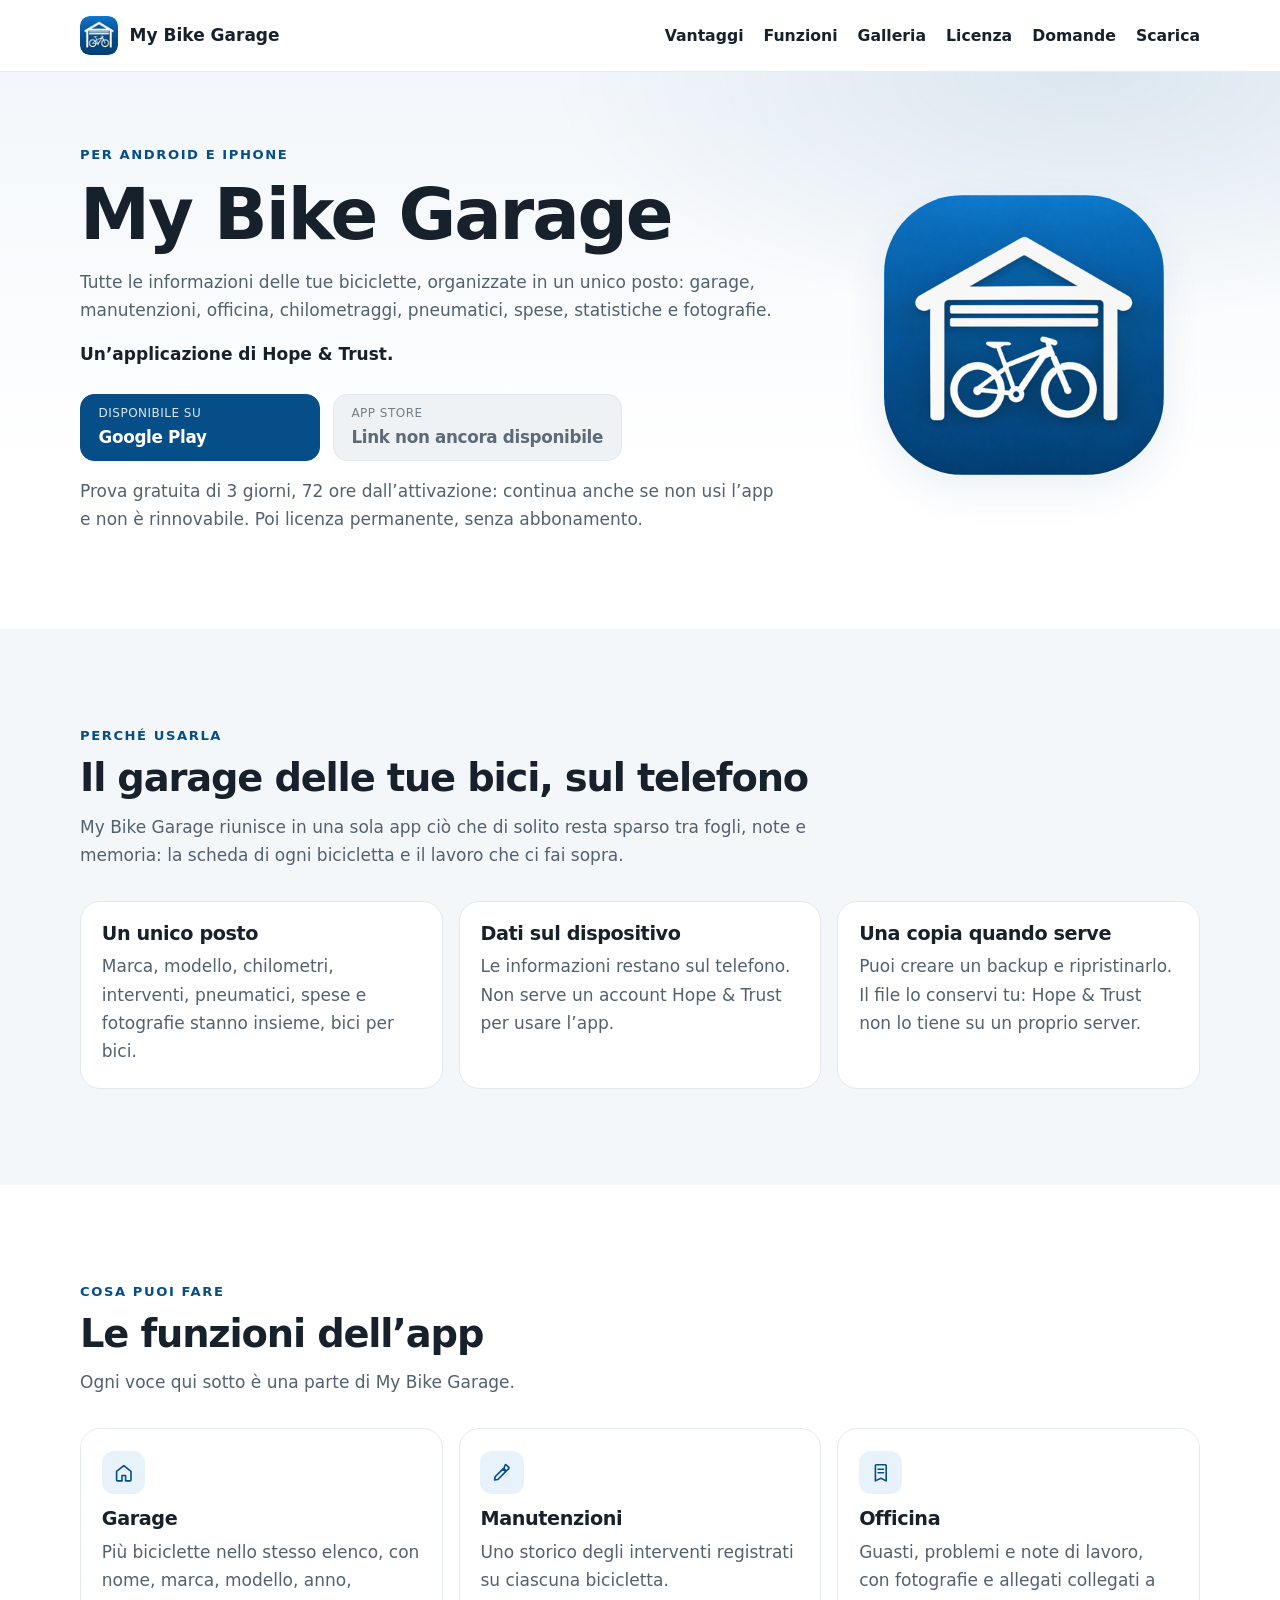
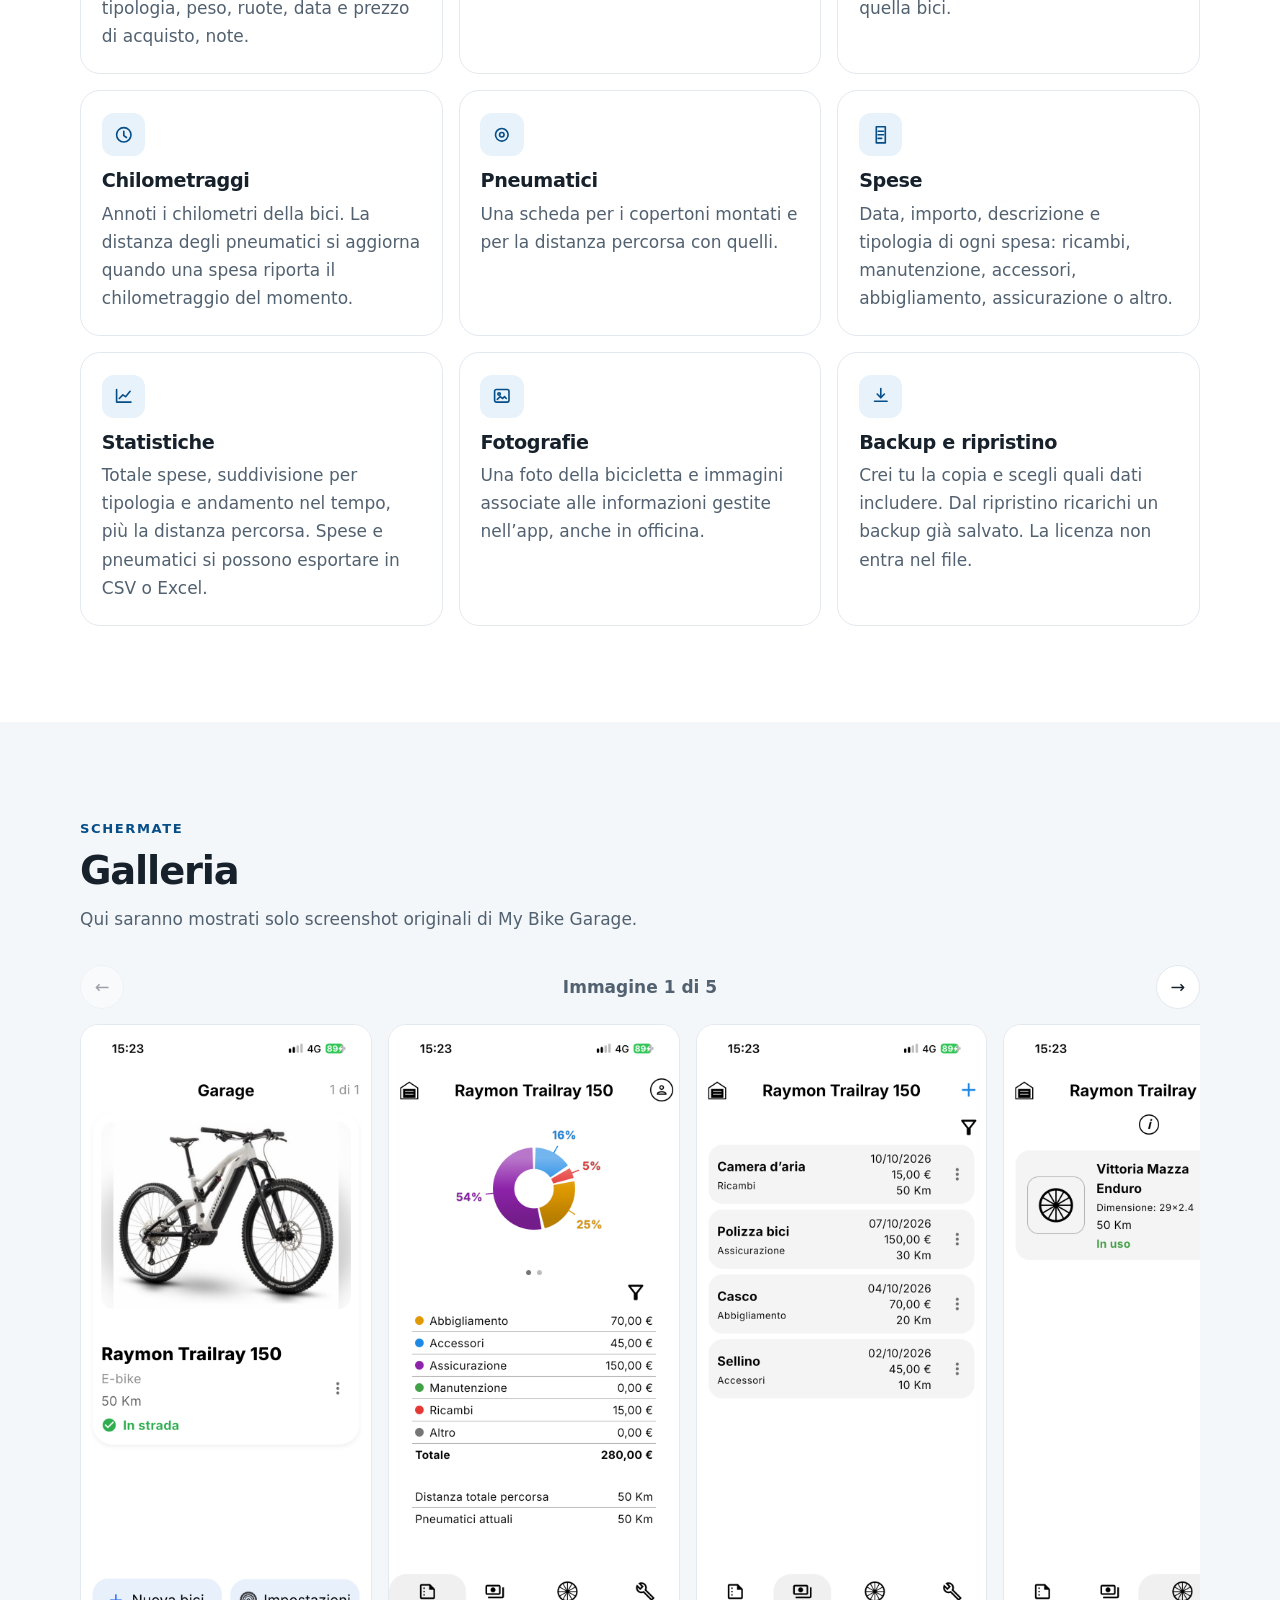
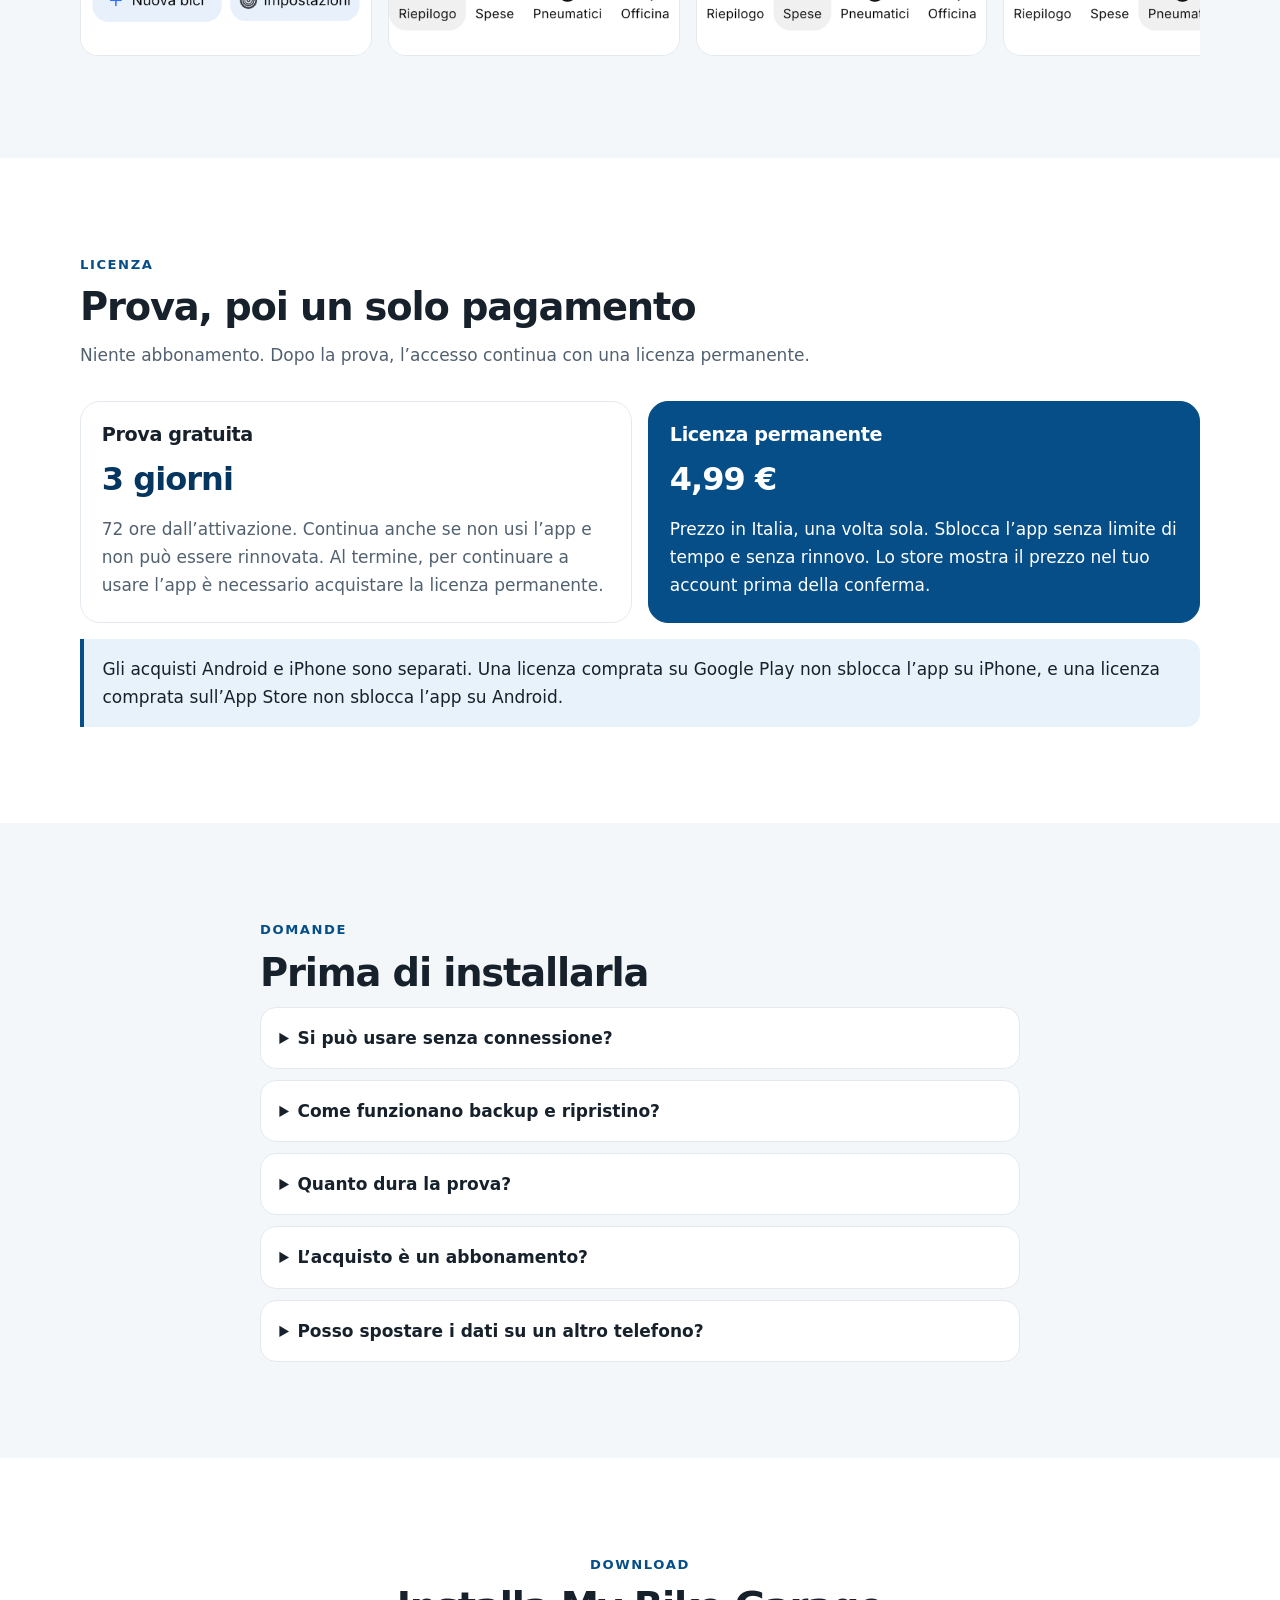
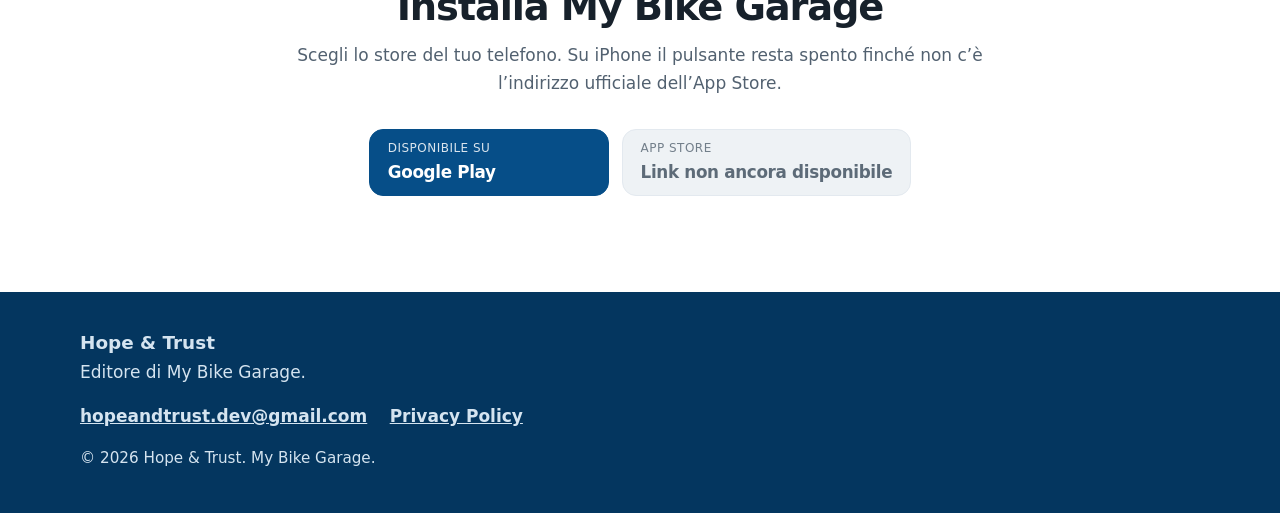
==== index.html @ 0d7ff3a8 "Pubblica la landing page ufficiale di My Bike Garage. Co-authored-by: Cursor <cursoragent@cursor.com" ====
<!DOCTYPE html>
<html lang="it">
<head>
  <meta charset="UTF-8">
  <meta name="viewport" content="width=device-width, initial-scale=1">
  <title>My Bike Garage | Hope &amp; Trust</title>
  <meta name="description" content="App di Hope &amp; Trust per Android e iPhone. Organizza garage, manutenzioni, officina, chilometraggi, pneumatici, spese, statistiche e fotografie delle tue biciclette.">
  <meta name="theme-color" content="#064e88">
  <meta name="color-scheme" content="light">
  <meta name="robots" content="index, follow">
  <meta property="og:type" content="website">
  <meta property="og:locale" content="it_IT">
  <meta property="og:title" content="My Bike Garage | Hope &amp; Trust">
  <meta property="og:description" content="Tutte le informazioni delle tue biciclette in un unico posto. App per Android e iPhone, con licenza permanente e senza abbonamento.">
  <meta name="twitter:card" content="summary">
  <meta name="twitter:title" content="My Bike Garage | Hope &amp; Trust">
  <meta name="twitter:description" content="Garage, manutenzioni, officina, chilometri, pneumatici, spese e fotografie delle tue biciclette.">
  <link rel="icon" href="assets/images/favicon-32.png" type="image/png" sizes="32x32">
  <link rel="icon" href="assets/images/favicon-16.png" type="image/png" sizes="16x16">
  <link rel="apple-touch-icon" href="assets/images/apple-touch-icon.png">
  <link rel="stylesheet" href="styles.css">
  <script type="application/ld+json">
  {
    "@context": "https://schema.org",
    "@type": "SoftwareApplication",
    "name": "My Bike Garage",
    "applicationCategory": "LifestyleApplication",
    "operatingSystem": "Android, iOS",
    "description": "Organizza in un unico posto le informazioni delle tue biciclette: garage, manutenzioni, officina, chilometraggi, pneumatici, spese, statistiche e fotografie.",
    "downloadUrl": "https://play.google.com/store/apps/details?id=com.hopeandtrust.mybikegarage",
    "offers": {
      "@type": "Offer",
      "price": "4.99",
      "priceCurrency": "EUR",
      "description": "Licenza permanente, pagamento unico, prezzo in Italia. Gli acquisti su Google Play e sull'App Store sono separati."
    },
    "author": {
      "@type": "Organization",
      "name": "Hope & Trust",
      "email": "hopeandtrust.dev@gmail.com"
    }
  }
  </script>
</head>
<body>
  <a class="skip" href="#contenuto">Vai al contenuto</a>

  <header class="site-header">
    <div class="wrap header-bar">
      <a class="brand" href="#inizio">
        <img src="assets/images/logo.png" width="384" height="384" alt="">
        <span>My Bike Garage</span>
      </a>
      <button type="button" class="nav-toggle" aria-expanded="false" aria-controls="menu">
        <span class="visually-hidden" data-open-label="Apri il menu" data-close-label="Chiudi il menu">Apri il menu</span>
        <span class="nav-bars" aria-hidden="true"></span>
      </button>
      <nav id="menu" class="nav-menu" aria-label="Sezioni della pagina">
        <a href="#vantaggi">Vantaggi</a>
        <a href="#funzioni">Funzioni</a>
        <a href="#galleria">Galleria</a>
        <a href="#licenza">Licenza</a>
        <a href="#domande">Domande</a>
        <a href="#scarica">Scarica</a>
      </nav>
    </div>
  </header>

  <main id="contenuto">
    <section class="hero" id="inizio">
      <div class="wrap hero-grid">
        <div class="hero-copy">
          <p class="eyebrow">Per Android e iPhone</p>
          <h1>My Bike Garage</h1>
          <p class="lead">Tutte le informazioni delle tue biciclette, organizzate in un unico posto: garage, manutenzioni, officina, chilometraggi, pneumatici, spese, statistiche e fotografie.</p>
          <p class="byline">Un’applicazione di Hope &amp; Trust.</p>
          <div class="store-row">
            <a class="store" data-store="google" href="https://play.google.com/store/apps/details?id=com.hopeandtrust.mybikegarage" target="_blank" rel="noopener noreferrer">
              <span class="store-kicker">Disponibile su</span>
              <span class="store-name">Google Play</span>
              <span class="visually-hidden"> (si apre in una nuova scheda)</span>
            </a>
            <button type="button" class="store is-disabled" data-store="apple" disabled data-label="Scarica su App Store">
              <span class="store-kicker">App Store</span>
              <span class="store-name">Link non ancora disponibile</span>
            </button>
          </div>
          <p class="hero-note">Prova gratuita di 3 giorni, 72 ore dall’attivazione: continua anche se non usi l’app e non è rinnovabile. Poi licenza permanente, senza abbonamento.</p>
        </div>
        <div class="hero-mark">
          <img src="assets/images/logo.png" width="384" height="384" alt="" fetchpriority="high">
        </div>
      </div>
    </section>

    <section class="band" id="vantaggi">
      <div class="wrap">
        <p class="eyebrow">Perché usarla</p>
        <h2>Il garage delle tue bici, sul telefono</h2>
        <p class="section-lead">My Bike Garage riunisce in una sola app ciò che di solito resta sparso tra fogli, note e memoria: la scheda di ogni bicicletta e il lavoro che ci fai sopra.</p>
        <div class="cards cards-3">
          <article class="card">
            <h3>Un unico posto</h3>
            <p>Marca, modello, chilometri, interventi, pneumatici, spese e fotografie stanno insieme, bici per bici.</p>
          </article>
          <article class="card">
            <h3>Dati sul dispositivo</h3>
            <p>Le informazioni restano sul telefono. Non serve un account Hope &amp; Trust per usare l’app.</p>
          </article>
          <article class="card">
            <h3>Una copia quando serve</h3>
            <p>Puoi creare un backup e ripristinarlo. Il file lo conservi tu: Hope &amp; Trust non lo tiene su un proprio server.</p>
          </article>
        </div>
      </div>
    </section>

    <section id="funzioni">
      <div class="wrap">
        <p class="eyebrow">Cosa puoi fare</p>
        <h2>Le funzioni dell’app</h2>
        <p class="section-lead">Ogni voce qui sotto è una parte di My Bike Garage.</p>
        <div class="cards">
          <article class="card">
            <div class="icon" aria-hidden="true">
              <svg viewBox="0 0 24 24"><path d="M4 10.5 12 4l8 6.5V20a1 1 0 0 1-1 1h-5v-6H10v6H5a1 1 0 0 1-1-1z"/></svg>
            </div>
            <h3>Garage</h3>
            <p>Più biciclette nello stesso elenco, con nome, marca, modello, anno, tipologia, peso, ruote, data e prezzo di acquisto, note.</p>
          </article>
          <article class="card">
            <div class="icon" aria-hidden="true">
              <svg viewBox="0 0 24 24"><path d="M14.7 6.3a1 1 0 0 0 0 1.4l1.6 1.6a1 1 0 0 0 1.4 0l2-2a1 1 0 0 0 0-1.4L17.1 3.3a1 1 0 0 0-1.4 0zM13.3 7.7 4.6 16.4 4 20l3.6-.6 8.7-8.7z"/></svg>
            </div>
            <h3>Manutenzioni</h3>
            <p>Uno storico degli interventi registrati su ciascuna bicicletta.</p>
          </article>
          <article class="card">
            <div class="icon" aria-hidden="true">
              <svg viewBox="0 0 24 24"><path d="M7 3h10a1 1 0 0 1 1 1v17l-6-3-6 3V4a1 1 0 0 1 1-1z"/><path d="M9 8h6M9 12h6"/></svg>
            </div>
            <h3>Officina</h3>
            <p>Guasti, problemi e note di lavoro, con fotografie e allegati collegati a quella bici.</p>
          </article>
          <article class="card">
            <div class="icon" aria-hidden="true">
              <svg viewBox="0 0 24 24"><circle cx="12" cy="12" r="8"/><path d="M12 8v5l3 2"/></svg>
            </div>
            <h3>Chilometraggi</h3>
            <p>Annoti i chilometri della bici. La distanza degli pneumatici si aggiorna quando una spesa riporta il chilometraggio del momento.</p>
          </article>
          <article class="card">
            <div class="icon" aria-hidden="true">
              <svg viewBox="0 0 24 24"><circle cx="12" cy="12" r="7"/><circle cx="12" cy="12" r="2.5"/></svg>
            </div>
            <h3>Pneumatici</h3>
            <p>Una scheda per i copertoni montati e per la distanza percorsa con quelli.</p>
          </article>
          <article class="card">
            <div class="icon" aria-hidden="true">
              <svg viewBox="0 0 24 24"><path d="M7 3h10v18H7z"/><path d="M9 8h6M9 12h6M9 16h4"/></svg>
            </div>
            <h3>Spese</h3>
            <p>Data, importo, descrizione e tipologia di ogni spesa: ricambi, manutenzione, accessori, abbigliamento, assicurazione o altro.</p>
          </article>
          <article class="card">
            <div class="icon" aria-hidden="true">
              <svg viewBox="0 0 24 24"><path d="M4 19V5M4 19h16"/><path d="M7 15l4-4 3 2 5-6"/></svg>
            </div>
            <h3>Statistiche</h3>
            <p>Totale spese, suddivisione per tipologia e andamento nel tempo, più la distanza percorsa. Spese e pneumatici si possono esportare in CSV o Excel.</p>
          </article>
          <article class="card">
            <div class="icon" aria-hidden="true">
              <svg viewBox="0 0 24 24"><rect x="4" y="5" width="16" height="14" rx="2"/><circle cx="9" cy="10" r="1.4"/><path d="m7 16 3.2-3.2L13 15l2-2 2 2"/></svg>
            </div>
            <h3>Fotografie</h3>
            <p>Una foto della bicicletta e immagini associate alle informazioni gestite nell’app, anche in officina.</p>
          </article>
          <article class="card">
            <div class="icon" aria-hidden="true">
              <svg viewBox="0 0 24 24"><path d="M12 4v10"/><path d="m8 10 4 4 4-4"/><path d="M5 18h14"/></svg>
            </div>
            <h3>Backup e ripristino</h3>
            <p>Crei tu la copia e scegli quali dati includere. Dal ripristino ricarichi un backup già salvato. La licenza non entra nel file.</p>
          </article>
        </div>
      </div>
    </section>

    <section class="band" id="galleria">
      <div class="wrap">
        <p class="eyebrow">Schermate</p>
        <h2>Galleria</h2>
        <p class="section-lead">Qui saranno mostrati solo screenshot originali di My Bike Garage.</p>
        <div id="gallery-empty" class="gallery-empty">
          <p>Le schermate dell’app non sono ancora state pubblicate in questa pagina.</p>
        </div>
        <div id="gallery" class="gallery" hidden>
          <div class="gallery-toolbar">
            <button type="button" class="round" data-gallery="prev">
              <span aria-hidden="true">←</span>
              <span class="visually-hidden">Screenshot precedente</span>
            </button>
            <p class="gallery-count" aria-live="polite"></p>
            <button type="button" class="round" data-gallery="next">
              <span aria-hidden="true">→</span>
              <span class="visually-hidden">Screenshot successivo</span>
            </button>
          </div>
          <div class="gallery-track" tabindex="0" aria-label="Screenshot di My Bike Garage"></div>
        </div>
      </div>
    </section>

    <section id="licenza">
      <div class="wrap">
        <p class="eyebrow">Licenza</p>
        <h2>Prova, poi un solo pagamento</h2>
        <p class="section-lead">Niente abbonamento. Dopo la prova, l’accesso continua con una licenza permanente.</p>
        <div class="cards cards-2">
          <article class="card price-card">
            <h3>Prova gratuita</h3>
            <p class="price">3 giorni</p>
            <p>72 ore dall’attivazione. Continua anche se non usi l’app e non può essere rinnovata. Al termine, per continuare a usare l’app è necessario acquistare la licenza permanente.</p>
          </article>
          <article class="card price-card price-card-main">
            <h3>Licenza permanente</h3>
            <p class="price">4,99 €</p>
            <p>Prezzo in Italia, una volta sola. Sblocca l’app senza limite di tempo e senza rinnovo. Lo store mostra il prezzo nel tuo account prima della conferma.</p>
          </article>
        </div>
        <p class="callout">Gli acquisti Android e iPhone sono separati. Una licenza comprata su Google Play non sblocca l’app su iPhone, e una licenza comprata sull’App Store non sblocca l’app su Android.</p>
      </div>
    </section>

    <section class="band" id="domande">
      <div class="wrap narrow">
        <p class="eyebrow">Domande</p>
        <h2>Prima di installarla</h2>
        <div class="faq">
          <details>
            <summary>Si può usare senza connessione?</summary>
            <p>I dati delle biciclette restano sul dispositivo e non serve un account Hope &amp; Trust. Una connessione serve per aggiornare i tassi di cambio tra euro, dollaro e sterlina, e per acquistare o ripristinare la licenza nello store.</p>
          </details>
          <details>
            <summary>Come funzionano backup e ripristino?</summary>
            <p>Il backup lo avvii tu. Scegli quali categorie includere: impostazioni, biciclette, fotografie, manutenzioni, spese, pneumatici, officina e altri dati inseriti. Su Android indichi la cartella di destinazione, anche un cloud già presente sul telefono. Hope &amp; Trust non conserva questi file su un proprio server. Dalla schermata di ripristino ricarichi una copia già salvata. La licenza non viene copiata nel file.</p>
          </details>
          <details>
            <summary>Quanto dura la prova?</summary>
            <p>La prova dura 72 ore dall’attivazione e scade anche se non usi l’app durante questo periodo. Al termine non può essere rinnovata: per continuare a usare l’app è necessario acquistare la licenza permanente.</p>
          </details>
          <details>
            <summary>L’acquisto è un abbonamento?</summary>
            <p>No. È un pagamento unico. In Italia la licenza permanente costa 4,99 €. Non c’è un canone periodico. Il prezzo che lo store mostra prima della conferma è quello valido per il tuo account.</p>
          </details>
          <details>
            <summary>Posso spostare i dati su un altro telefono?</summary>
            <p>I dati si trasferiscono creando un backup e ripristinandolo sull’altro dispositivo. La licenza non è dentro quel file. Sul nuovo telefono, con lo stesso account dello store, usa «Ripristina acquisto». Un acquisto Google Play vale per Android; un acquisto App Store vale per iPhone. Non si trasferiscono da uno store all’altro.</p>
          </details>
        </div>
      </div>
    </section>

    <section id="scarica">
      <div class="wrap download">
        <p class="eyebrow">Download</p>
        <h2>Installa My Bike Garage</h2>
        <p class="section-lead" data-download-note>Scegli lo store del tuo telefono. Su iPhone il pulsante resta spento finché non c’è l’indirizzo ufficiale dell’App Store.</p>
        <div class="store-row store-row-center">
          <a class="store" data-store="google" href="https://play.google.com/store/apps/details?id=com.hopeandtrust.mybikegarage" target="_blank" rel="noopener noreferrer">
            <span class="store-kicker">Disponibile su</span>
            <span class="store-name">Google Play</span>
            <span class="visually-hidden"> (si apre in una nuova scheda)</span>
          </a>
          <button type="button" class="store is-disabled" data-store="apple" disabled data-label="Scarica su App Store">
            <span class="store-kicker">App Store</span>
            <span class="store-name">Link non ancora disponibile</span>
          </button>
        </div>
      </div>
    </section>
  </main>

  <footer class="site-footer">
    <div class="wrap footer-grid">
      <div>
        <p class="footer-name">Hope &amp; Trust</p>
        <p>Editore di My Bike Garage.</p>
      </div>
      <ul class="footer-links">
        <li><a data-contact="email" href="mailto:hopeandtrust.dev@gmail.com">hopeandtrust.dev@gmail.com</a></li>
        <li>
          <a data-contact="privacy" href="https://rraymon150.github.io/my-bike-garage-privacy/" target="_blank" rel="noopener noreferrer">
            Privacy Policy
            <span class="visually-hidden"> (si apre in una nuova scheda)</span>
          </a>
        </li>
      </ul>
      <p class="legal">© 2026 Hope &amp; Trust. My Bike Garage.</p>
    </div>
  </footer>

  <dialog id="lightbox" aria-label="Screenshot ingrandito">
    <button type="button" class="lightbox-close" data-lightbox="close">Chiudi</button>
    <img alt="">
  </dialog>

  <script src="site-config.js"></script>
  <script src="script.js"></script>
</body>
</html>
---- styles.css ----
:root {
  --blue: #064e88;
  --blue-dark: #04365f;
  --blue-soft: #e7f2fa;
  --ink: #17212b;
  --muted: #526170;
  --line: #e3e9ef;
  --paper: #ffffff;
  --mist: #f4f7fa;
  --shadow: 0 16px 40px rgba(6, 78, 136, 0.08);
  --radius: 20px;
  --header: 4.5rem;
  --max: 1120px;
  --content: 68ch;
}

*,
*::before,
*::after {
  box-sizing: border-box;
}

html {
  scroll-behavior: smooth;
}

body {
  margin: 0;
  color: var(--ink);
  background: var(--paper);
  font-family: Inter, ui-sans-serif, system-ui, -apple-system, "Segoe UI", Roboto, "Helvetica Neue", Arial, sans-serif;
  font-size: 1.0625rem;
  line-height: 1.65;
}

img {
  max-width: 100%;
  height: auto;
}

a {
  color: var(--blue);
}

a:hover {
  color: var(--blue-dark);
}

h1,
h2,
h3,
p {
  margin-top: 0;
}

h1,
h2,
h3 {
  line-height: 1.15;
  letter-spacing: -0.03em;
}

h1 {
  margin-bottom: 0.75rem;
  font-size: clamp(2.6rem, 6vw, 4.4rem);
  font-weight: 700;
}

h2 {
  margin-bottom: 0.75rem;
  font-size: clamp(1.8rem, 3vw, 2.5rem);
  font-weight: 700;
}

h3 {
  margin-bottom: 0.45rem;
  font-size: 1.2rem;
  letter-spacing: -0.02em;
}

p {
  margin-bottom: 0;
}

code {
  font-family: ui-monospace, SFMono-Regular, Menlo, Consolas, monospace;
  font-size: 0.92em;
}

.skip {
  position: absolute;
  left: 1rem;
  top: -4rem;
  z-index: 40;
  padding: 0.6rem 0.9rem;
  border-radius: 10px;
  background: var(--blue);
  color: white;
  text-decoration: none;
}

.skip:focus {
  top: 1rem;
}

.visually-hidden {
  position: absolute;
  width: 1px;
  height: 1px;
  padding: 0;
  margin: -1px;
  overflow: hidden;
  clip: rect(0, 0, 0, 0);
  white-space: nowrap;
  border: 0;
}

:focus-visible {
  outline: 3px solid #10283d;
  outline-offset: 3px;
}

.wrap {
  width: min(var(--max), calc(100% - 2.5rem));
  margin-inline: auto;
}

.narrow {
  width: min(760px, calc(100% - 2.5rem));
}

section {
  scroll-margin-top: calc(var(--header) + 1rem);
  padding: clamp(3.5rem, 8vw, 6rem) 0;
}

.band {
  background: var(--mist);
}

.eyebrow {
  margin-bottom: 0.6rem;
  color: var(--blue);
  font-size: 0.82rem;
  font-weight: 700;
  letter-spacing: 0.12em;
  text-transform: uppercase;
}

.section-lead,
.lead {
  max-width: var(--content);
  color: var(--muted);
}

.section-lead {
  margin-bottom: 2rem;
}

.site-header {
  position: sticky;
  top: 0;
  z-index: 20;
  height: var(--header);
  background: rgba(255, 255, 255, 0.94);
  border-bottom: 1px solid var(--line);
  backdrop-filter: blur(12px);
}

.header-bar {
  display: flex;
  align-items: center;
  justify-content: space-between;
  height: 100%;
  gap: 1rem;
}

.brand {
  display: inline-flex;
  align-items: center;
  gap: 0.7rem;
  color: var(--ink);
  font-weight: 700;
  text-decoration: none;
}

.brand img {
  width: 2.4rem;
  height: 2.4rem;
  border-radius: 0.6rem;
}

.nav-toggle {
  display: none;
  width: 2.75rem;
  height: 2.75rem;
  padding: 0;
  border: 1px solid var(--line);
  border-radius: 12px;
  background: white;
  cursor: pointer;
}

.nav-bars,
.nav-bars::before,
.nav-bars::after {
  display: block;
  width: 1.1rem;
  height: 2px;
  margin-inline: auto;
  background: var(--ink);
  border-radius: 2px;
}

.nav-bars {
  position: relative;
}

.nav-bars::before,
.nav-bars::after {
  content: "";
  position: absolute;
  left: 0;
}

.nav-bars::before {
  top: -6px;
}

.nav-bars::after {
  top: 6px;
}

.nav-menu {
  display: flex;
  align-items: center;
  gap: 1.25rem;
}

.nav-menu a {
  color: var(--ink);
  font-size: 0.98rem;
  font-weight: 600;
  text-decoration: none;
}

.nav-menu a:hover {
  color: var(--blue);
}

.hero {
  padding-top: clamp(2.5rem, 6vw, 4.5rem);
  background:
    radial-gradient(900px 420px at 85% 0%, rgba(6, 78, 136, 0.1), transparent 60%),
    linear-gradient(180deg, #f3f7fb 0%, #ffffff 72%);
}

.hero-grid {
  display: grid;
  grid-template-columns: minmax(0, 1.4fr) minmax(220px, 0.7fr);
  align-items: center;
  gap: clamp(2rem, 5vw, 4rem);
}

.byline {
  margin-top: 1rem;
  font-weight: 600;
}

.hero-note {
  margin-top: 1rem;
  color: var(--muted);
}

.hero-mark {
  justify-self: center;
}

.hero-mark img {
  width: min(280px, 70vw);
  border-radius: 28%;
  box-shadow: var(--shadow);
}

.store-row {
  display: flex;
  flex-wrap: wrap;
  gap: 0.8rem;
  margin-top: 1.6rem;
}

.store-row-center {
  justify-content: center;
}

.store {
  display: inline-flex;
  flex-direction: column;
  justify-content: center;
  min-width: 15rem;
  min-height: 3.6rem;
  padding: 0.55rem 1.1rem;
  border: 1px solid var(--blue);
  border-radius: 14px;
  background: var(--blue);
  color: white;
  font: inherit;
  text-align: left;
  text-decoration: none;
  cursor: pointer;
}

a.store:hover {
  background: var(--blue-dark);
  border-color: var(--blue-dark);
  color: white;
}

.store-kicker {
  font-size: 0.75rem;
  letter-spacing: 0.04em;
  text-transform: uppercase;
  opacity: 0.85;
}

.store-name {
  font-size: 1.05rem;
  font-weight: 700;
  letter-spacing: -0.02em;
}

.store.is-disabled,
.store:disabled {
  border-color: var(--line);
  background: #eef2f5;
  color: #5d6b78;
  cursor: not-allowed;
}

.cards {
  display: grid;
  grid-template-columns: repeat(3, minmax(0, 1fr));
  gap: 1rem;
}

.cards-2 {
  grid-template-columns: repeat(2, minmax(0, 1fr));
}

.card {
  padding: 1.35rem 1.3rem 1.45rem;
  background: var(--paper);
  border: 1px solid var(--line);
  border-radius: var(--radius);
}

.band .card {
  background: white;
}

.icon {
  display: grid;
  place-items: center;
  width: 2.7rem;
  height: 2.7rem;
  margin-bottom: 0.9rem;
  border-radius: 12px;
  background: var(--blue-soft);
  color: var(--blue);
}

.icon svg {
  width: 1.35rem;
  height: 1.35rem;
  fill: none;
  stroke: currentColor;
  stroke-width: 1.8;
  stroke-linecap: round;
  stroke-linejoin: round;
}

.card p,
.faq p,
.callout,
.gallery-empty p,
.legal,
.site-footer p {
  color: var(--muted);
}

.price-card .price {
  margin-bottom: 0.55rem;
  color: var(--blue-dark);
  font-size: 2rem;
  font-weight: 700;
  letter-spacing: -0.03em;
}

.price-card-main {
  background: var(--blue);
  border-color: var(--blue);
}

.price-card-main h3,
.price-card-main .price,
.price-card-main p {
  color: white;
}

.callout {
  margin-top: 1rem;
  padding: 1rem 1.15rem;
  border-left: 4px solid var(--blue);
  border-radius: 0 14px 14px 0;
  background: var(--blue-soft);
  color: var(--ink);
}

.gallery-empty {
  padding: 1.4rem 1.3rem;
  border: 1px dashed #b7c6d4;
  border-radius: var(--radius);
  background: white;
}

.gallery-toolbar {
  display: flex;
  align-items: center;
  justify-content: space-between;
  gap: 1rem;
  margin-bottom: 0.9rem;
}

.gallery-count {
  margin: 0;
  color: var(--muted);
  font-weight: 600;
}

.round {
  width: 2.75rem;
  height: 2.75rem;
  border: 1px solid var(--line);
  border-radius: 999px;
  background: white;
  color: var(--ink);
  font: inherit;
  font-size: 1.1rem;
  cursor: pointer;
}

.round:disabled {
  opacity: 0.4;
  cursor: not-allowed;
}

.gallery-track {
  display: flex;
  gap: 1rem;
  overflow-x: auto;
  padding-bottom: 0.4rem;
  scroll-snap-type: x mandatory;
  scroll-padding-inline: 0.25rem;
}

.shot {
  display: block;
  flex: 0 0 auto;
  padding: 0;
  border: 1px solid var(--line);
  border-radius: 18px;
  background: white;
  cursor: zoom-in;
  scroll-snap-align: center;
}

.shot img {
  display: block;
  width: auto;
  max-width: min(320px, 78vw);
  max-height: 70vh;
  object-fit: contain;
  border-radius: 17px;
}

.faq {
  display: grid;
  gap: 0.7rem;
}

.faq details {
  border: 1px solid var(--line);
  border-radius: 16px;
  background: white;
}

.faq summary {
  padding: 1rem 1.15rem;
  font-weight: 700;
  cursor: pointer;
}

.faq details p {
  margin: 0;
  padding: 0 1.15rem 1.1rem;
}

.download {
  text-align: center;
}

.download .section-lead {
  margin-inline: auto;
}

.site-footer {
  padding: 2.2rem 0 2.6rem;
  background: var(--blue-dark);
}

.footer-grid {
  display: grid;
  gap: 1rem;
}

.footer-name {
  color: white;
  font-size: 1.15rem;
  font-weight: 700;
}

.site-footer p,
.site-footer a {
  color: #d5e4f0;
}

.site-footer a {
  font-weight: 600;
}

.footer-links {
  display: flex;
  flex-wrap: wrap;
  gap: 0.8rem 1.4rem;
  margin: 0;
  padding: 0;
  list-style: none;
}

.legal {
  margin: 0;
  color: #b7c9d8;
  font-size: 0.95rem;
}

#lightbox {
  width: min(440px, calc(100vw - 2rem));
  padding: 0.8rem;
  border: 0;
  border-radius: 18px;
  background: white;
}

#lightbox::backdrop {
  background: rgba(16, 32, 48, 0.72);
}

#lightbox img {
  display: block;
  width: 100%;
  height: auto;
  border-radius: 12px;
}

.lightbox-close {
  margin-bottom: 0.6rem;
  padding: 0.4rem 0.75rem;
  border: 1px solid var(--line);
  border-radius: 999px;
  background: white;
  font: inherit;
  cursor: pointer;
}

@media (max-width: 900px) {
  .cards,
  .cards-3,
  .cards-2 {
    grid-template-columns: 1fr 1fr;
  }

  .hero-grid {
    grid-template-columns: 1fr;
  }

  .hero-mark {
    order: -1;
  }
}

@media (max-width: 760px) {
  .nav-toggle {
    display: inline-grid;
    place-items: center;
  }

  .nav-menu {
    display: none;
    position: absolute;
    top: calc(var(--header) - 1px);
    left: 0;
    right: 0;
    padding: 0.4rem 1.25rem 1rem;
    background: white;
    border-bottom: 1px solid var(--line);
    box-shadow: var(--shadow);
  }

  .nav-menu.is-open {
    display: grid;
  }

  .nav-menu a {
    padding: 0.8rem 0;
    border-top: 1px solid var(--line);
  }

  .cards,
  .cards-3,
  .cards-2 {
    grid-template-columns: 1fr;
  }

  .store {
    width: 100%;
  }
}

@media (prefers-reduced-motion: reduce) {
  html {
    scroll-behavior: auto;
  }

  *,
  *::before,
  *::after {
    animation: none !important;
    transition: none !important;
    scroll-behavior: auto !important;
  }
}

@media (prefers-reduced-motion: no-preference) {
  .card,
  .store,
  .round,
  .shot {
    transition: transform 160ms ease, background-color 160ms ease, border-color 160ms ease;
  }

  .card:hover {
    transform: translateY(-2px);
  }
}

@media print {
  .site-header,
  .store-row,
  .gallery-toolbar,
  .skip {
    display: none;
  }

  body,
  .band,
  .hero,
  .site-footer {
    background: white;
    color: black;
  }
}
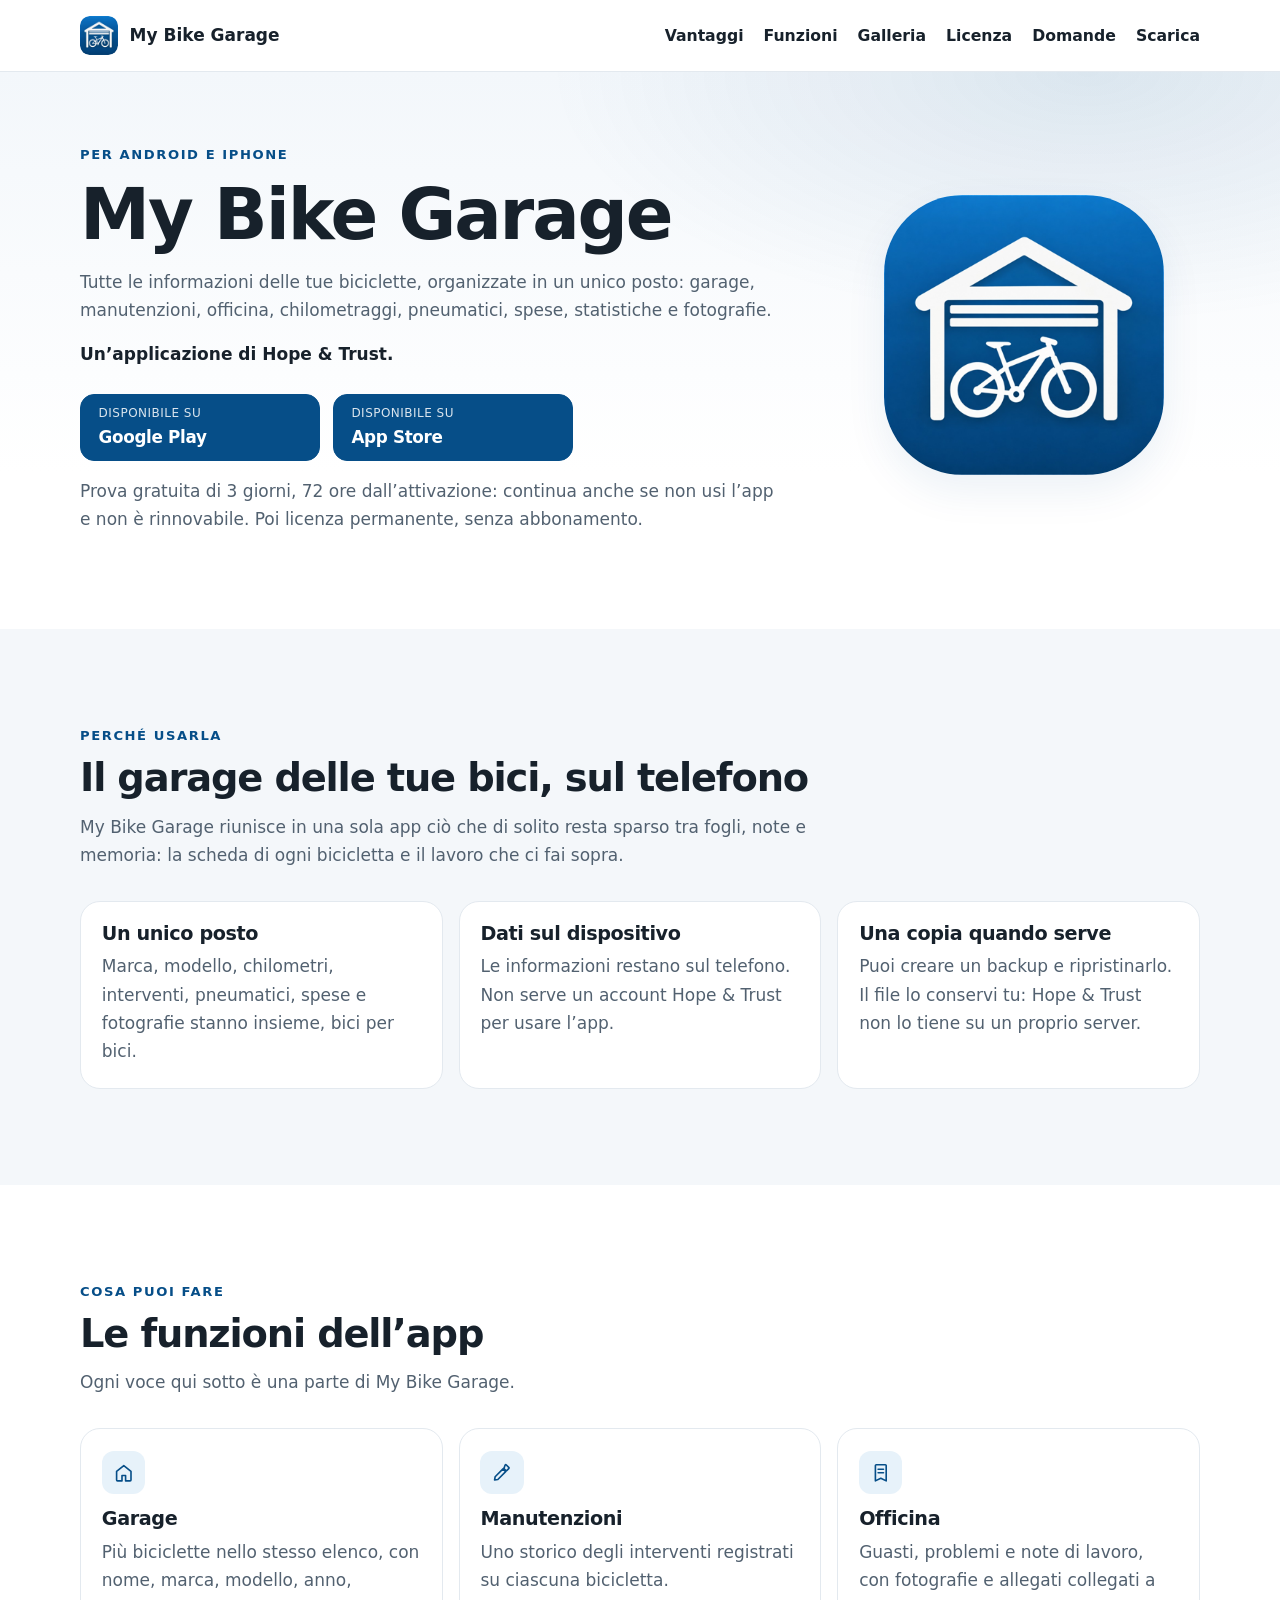
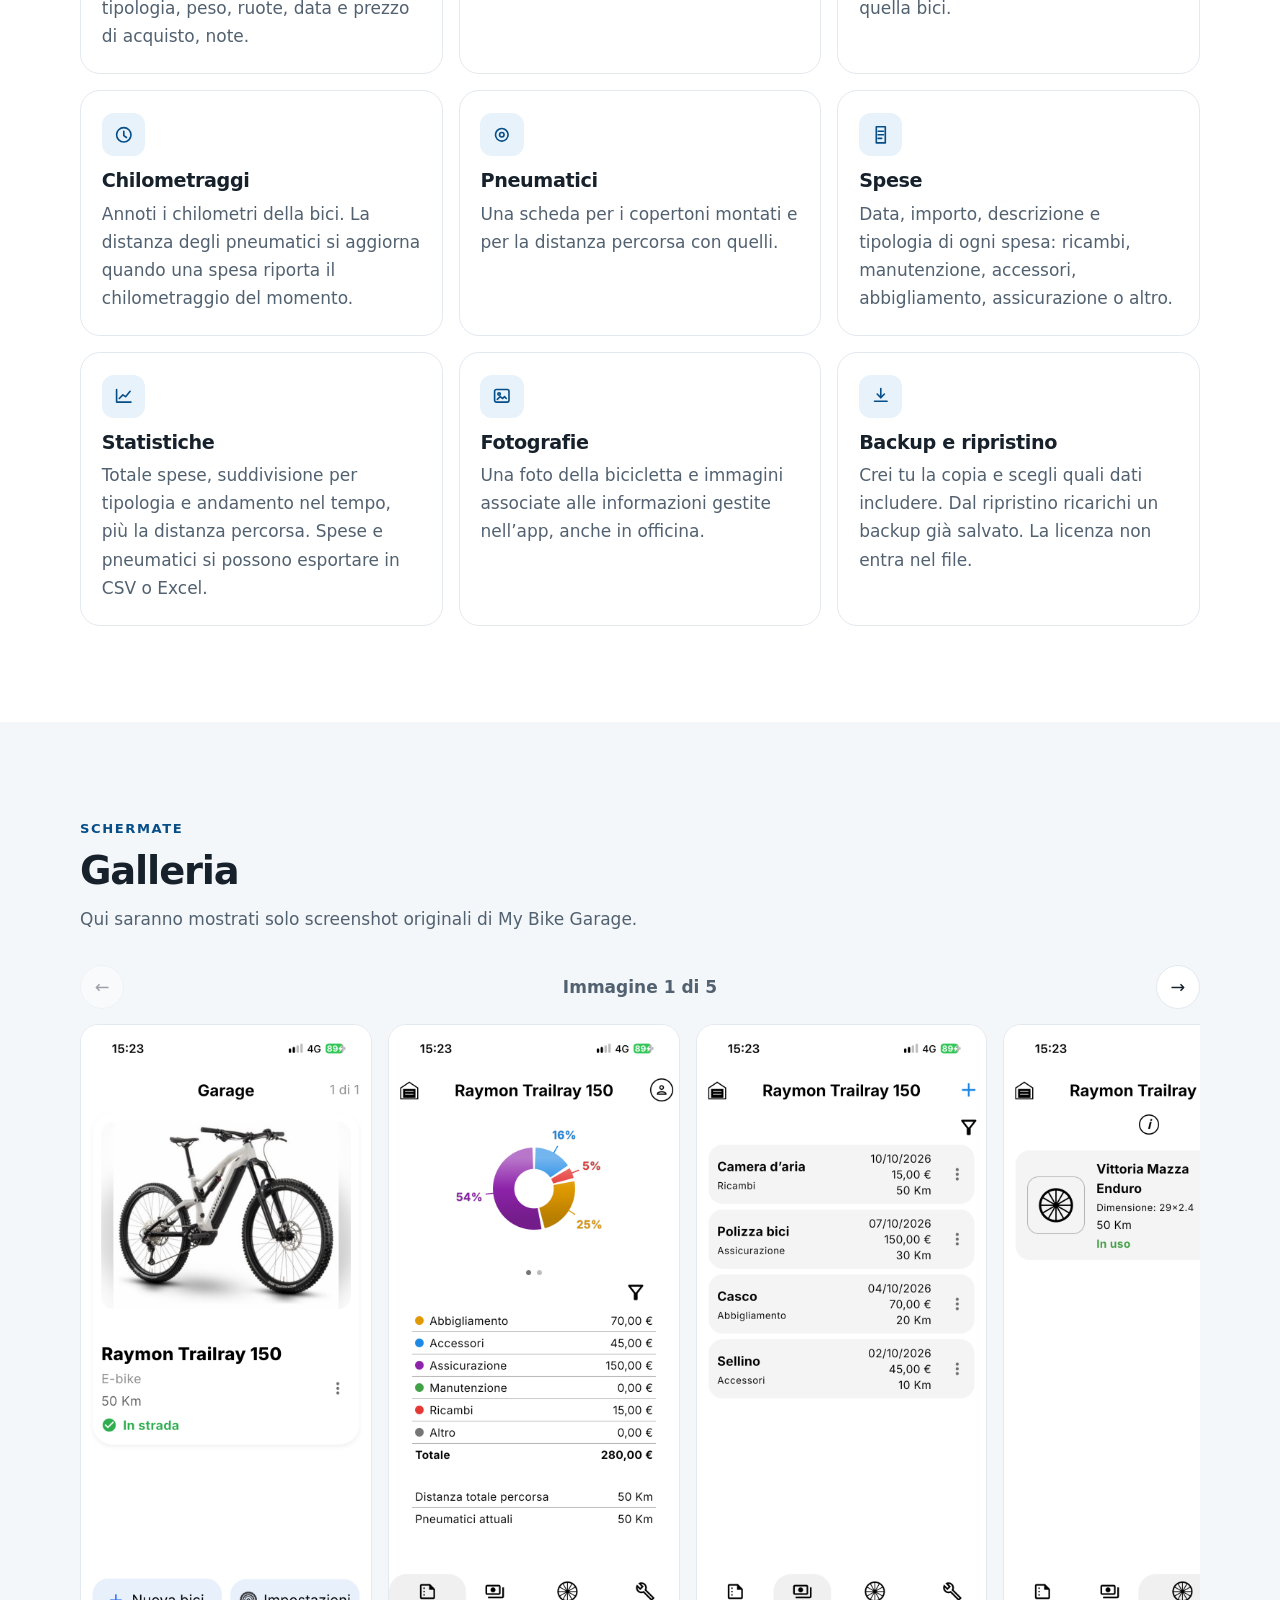
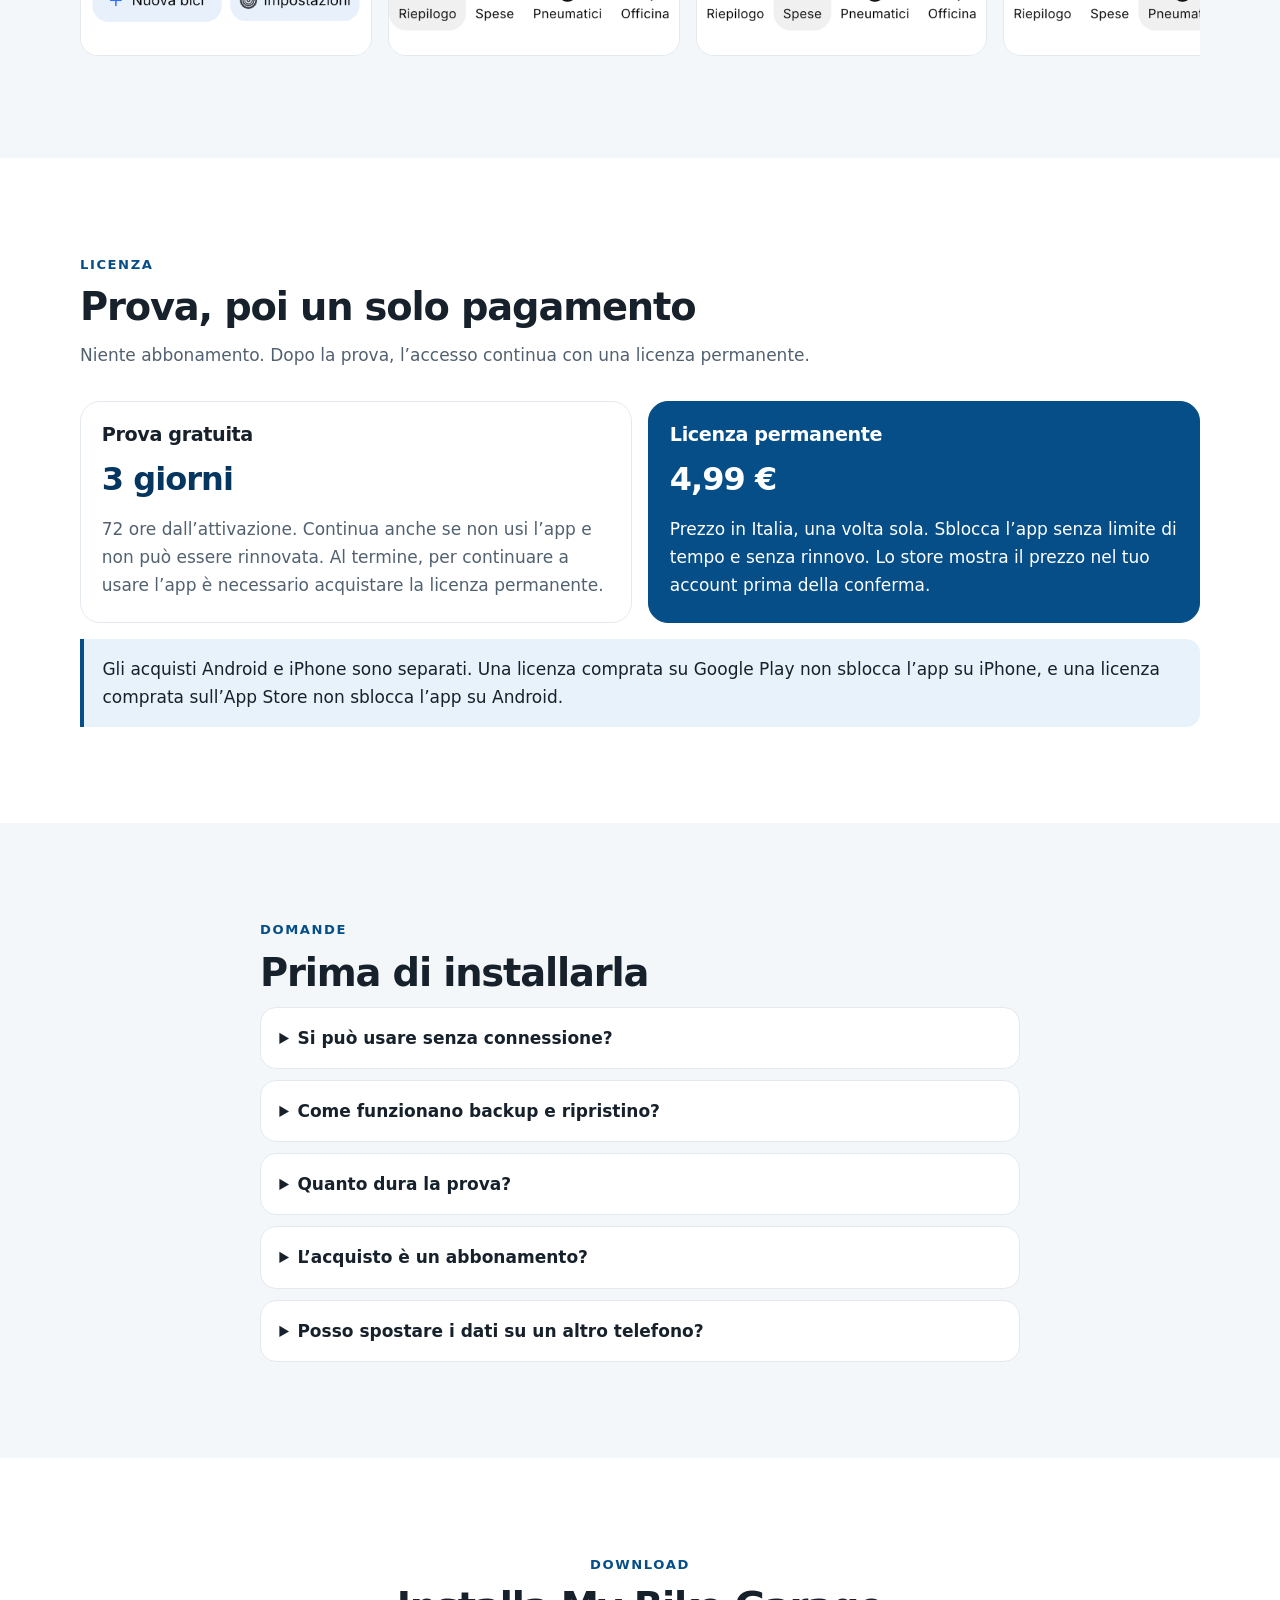
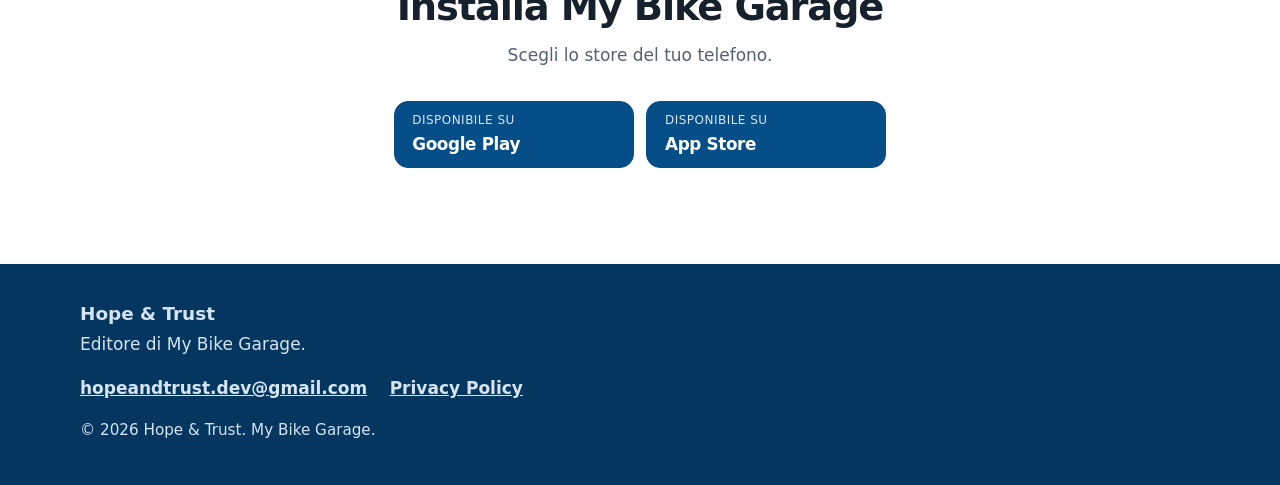
==== commit e74cefa6: "Enable official App Store download link Co-authored-by: Cursor <cursoragent@cursor.com>" ====
--- a/index.html
+++ b/index.html
@@ -80,10 +80,11 @@
               <span class="store-name">Google Play</span>
               <span class="visually-hidden"> (si apre in una nuova scheda)</span>
             </a>
-            <button type="button" class="store is-disabled" data-store="apple" disabled data-label="Scarica su App Store">
-              <span class="store-kicker">App Store</span>
-              <span class="store-name">Link non ancora disponibile</span>
-            </button>
+            <a class="store" data-store="apple" href="https://apps.apple.com/it/app/my-bike-garage/id6819202381" target="_blank" rel="noopener noreferrer">
+              <span class="store-kicker">Disponibile su</span>
+              <span class="store-name">App Store</span>
+              <span class="visually-hidden"> (si apre in una nuova scheda)</span>
+            </a>
           </div>
           <p class="hero-note">Prova gratuita di 3 giorni, 72 ore dall’attivazione: continua anche se non usi l’app e non è rinnovabile. Poi licenza permanente, senza abbonamento.</p>
         </div>
@@ -267,17 +268,18 @@
       <div class="wrap download">
         <p class="eyebrow">Download</p>
         <h2>Installa My Bike Garage</h2>
-        <p class="section-lead" data-download-note>Scegli lo store del tuo telefono. Su iPhone il pulsante resta spento finché non c’è l’indirizzo ufficiale dell’App Store.</p>
+        <p class="section-lead" data-download-note>Scegli lo store del tuo telefono.</p>
         <div class="store-row store-row-center">
           <a class="store" data-store="google" href="https://play.google.com/store/apps/details?id=com.hopeandtrust.mybikegarage" target="_blank" rel="noopener noreferrer">
             <span class="store-kicker">Disponibile su</span>
             <span class="store-name">Google Play</span>
             <span class="visually-hidden"> (si apre in una nuova scheda)</span>
           </a>
-          <button type="button" class="store is-disabled" data-store="apple" disabled data-label="Scarica su App Store">
-            <span class="store-kicker">App Store</span>
-            <span class="store-name">Link non ancora disponibile</span>
-          </button>
+          <a class="store" data-store="apple" href="https://apps.apple.com/it/app/my-bike-garage/id6819202381" target="_blank" rel="noopener noreferrer">
+            <span class="store-kicker">Disponibile su</span>
+            <span class="store-name">App Store</span>
+            <span class="visually-hidden"> (si apre in una nuova scheda)</span>
+          </a>
         </div>
       </div>
     </section>
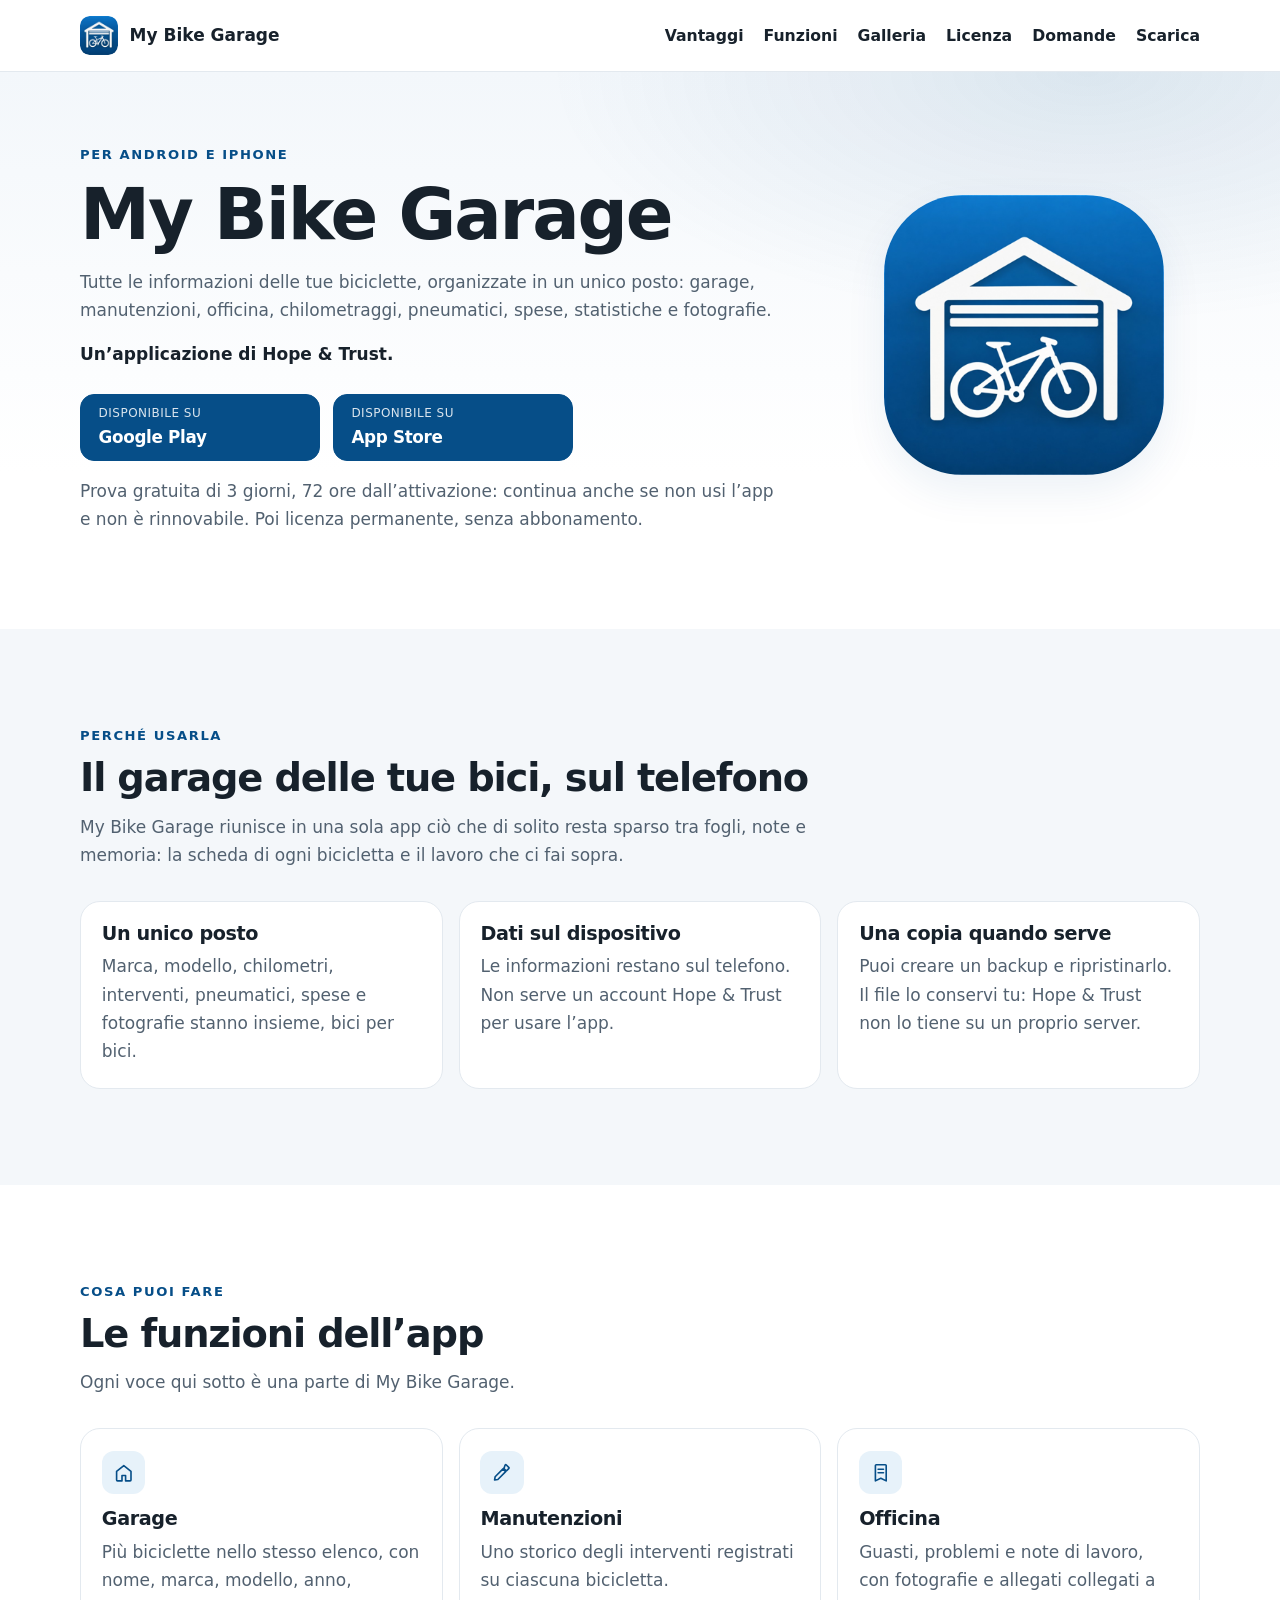
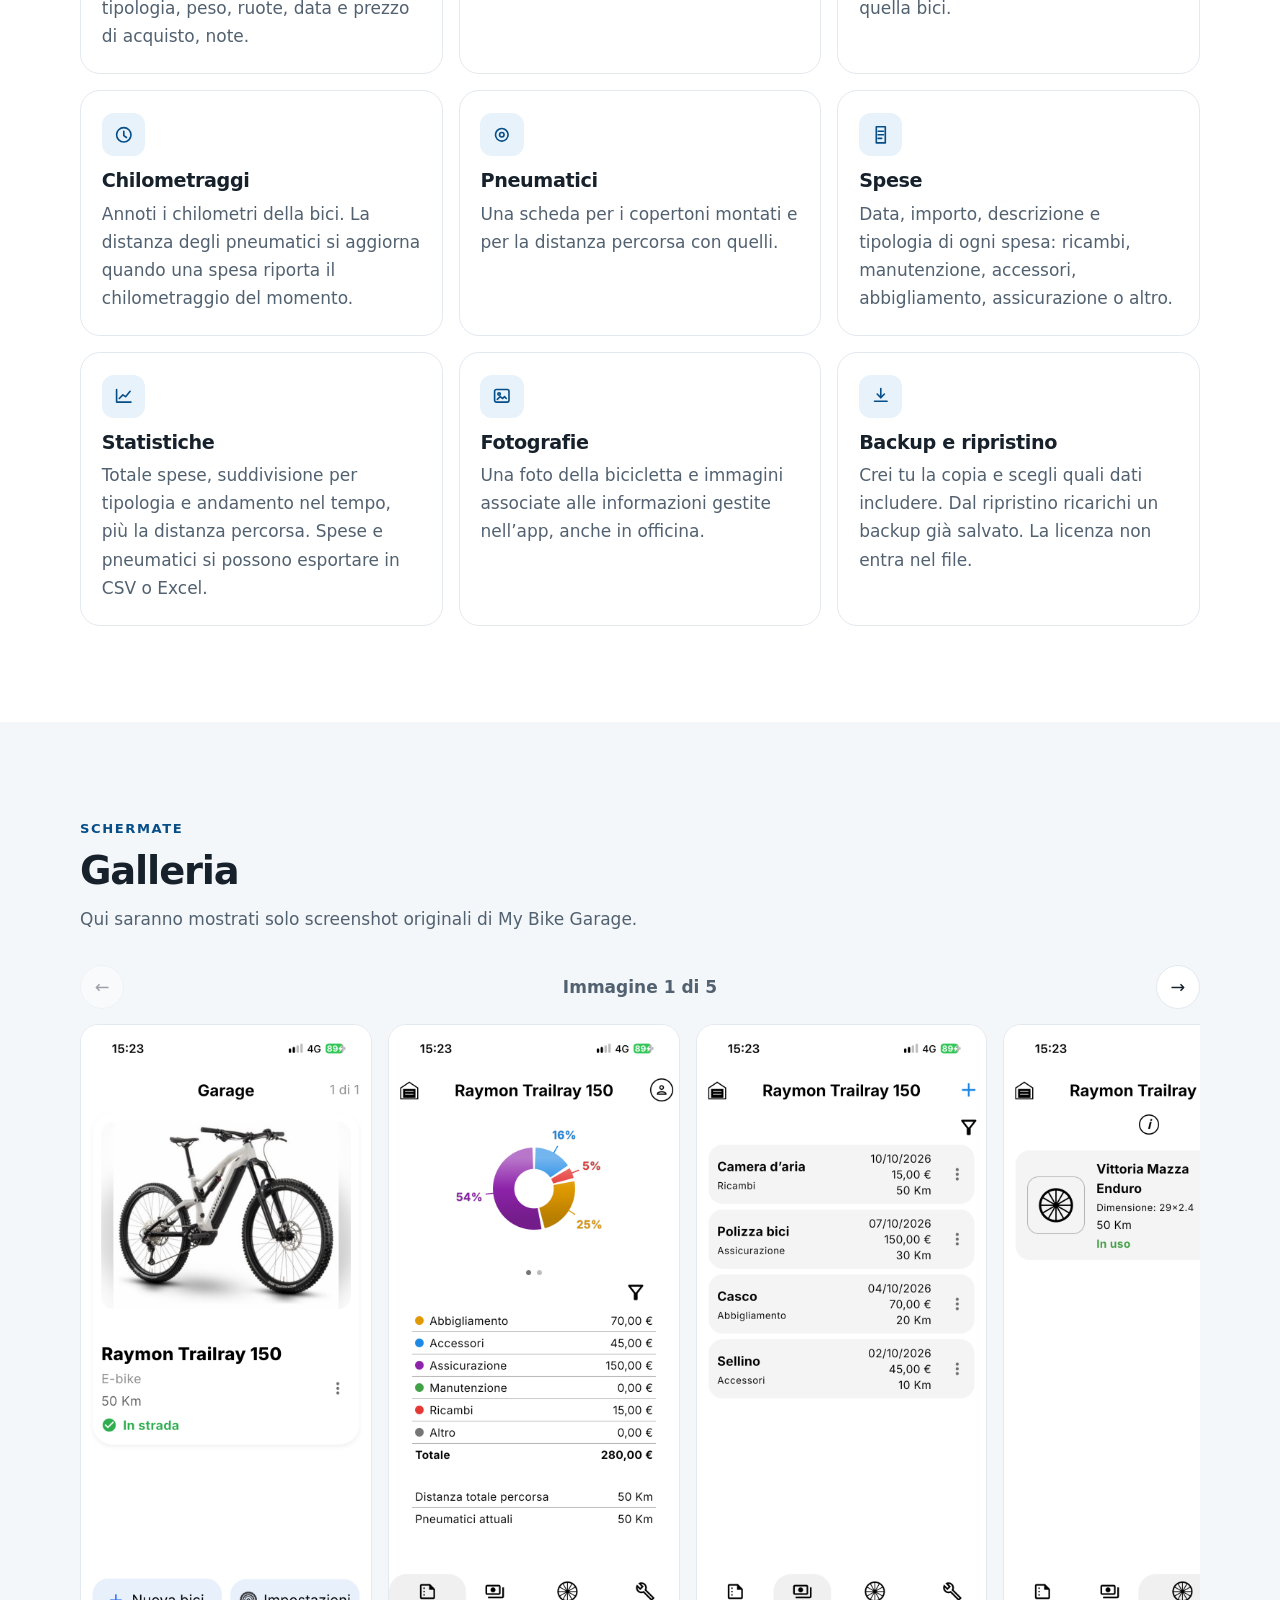
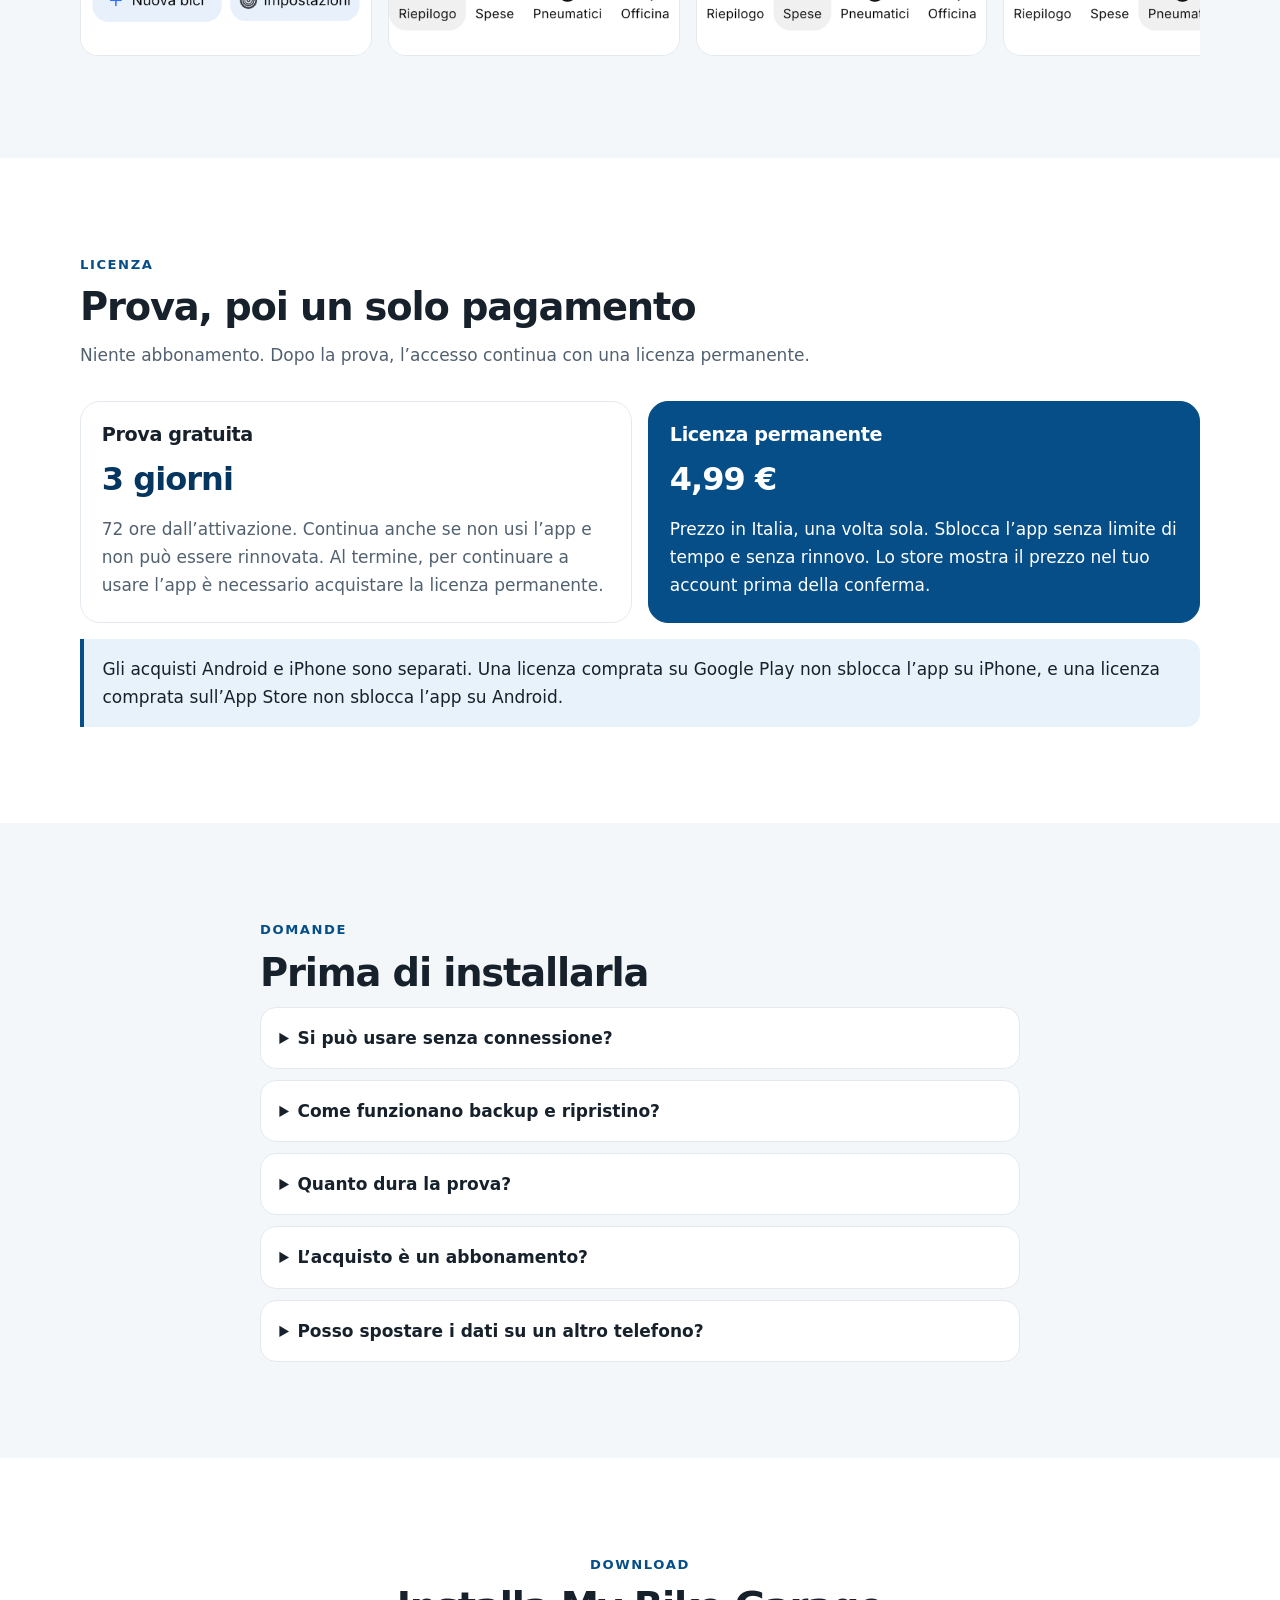
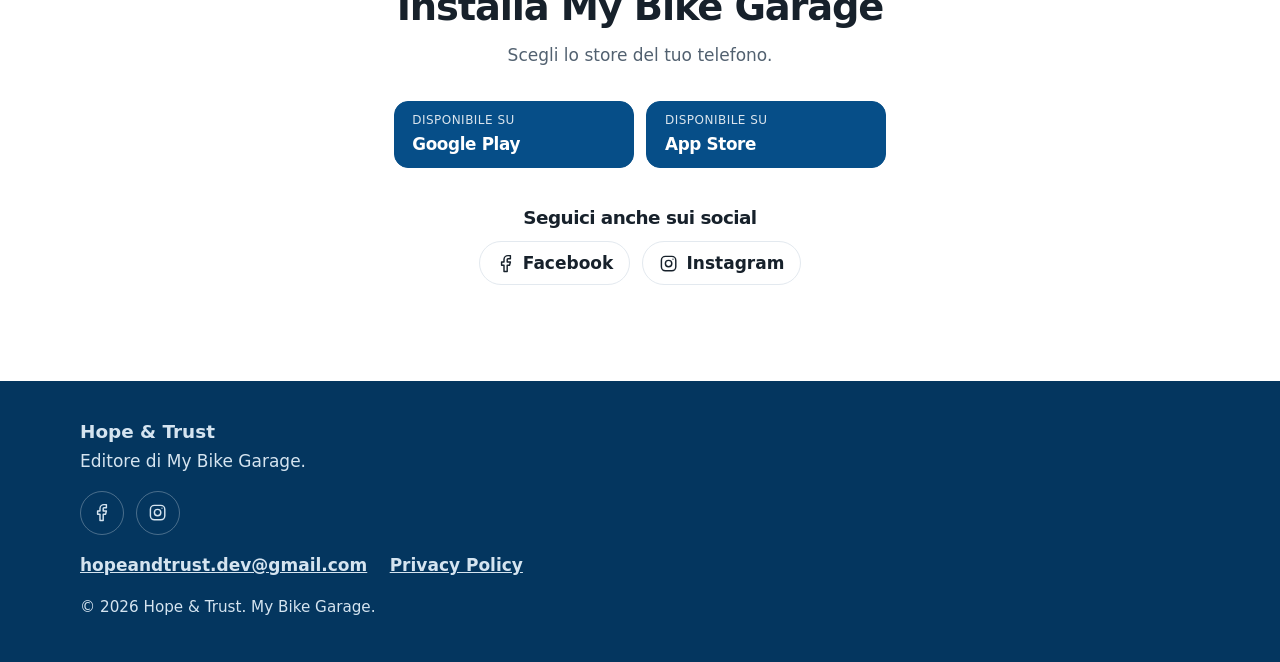
==== commit c9a815e1: "Add Facebook and Instagram links to website" ====
--- a/index.html
+++ b/index.html
@@ -281,6 +281,31 @@
             <span class="visually-hidden"> (si apre in una nuova scheda)</span>
           </a>
         </div>
+        <div class="social-follow">
+          <h2>Seguici anche sui social</h2>
+          <ul class="social-links">
+            <li>
+              <a href="https://www.facebook.com/profile.php?id=61595005487599" target="_blank" rel="noopener noreferrer">
+                <svg viewBox="0 0 24 24" aria-hidden="true" focusable="false">
+                  <path d="M18 2h-3a5 5 0 0 0-5 5v3H7v4h3v8h4v-8h3l1-4h-4V7a1 1 0 0 1 1-1h3z"/>
+                </svg>
+                Facebook
+                <span class="visually-hidden"> (si apre in una nuova scheda)</span>
+              </a>
+            </li>
+            <li>
+              <a href="https://www.instagram.com/mybikegarageapp/" target="_blank" rel="noopener noreferrer">
+                <svg viewBox="0 0 24 24" aria-hidden="true" focusable="false">
+                  <rect x="3" y="3" width="18" height="18" rx="5"/>
+                  <circle cx="12" cy="12" r="4"/>
+                  <circle cx="17.5" cy="6.5" r="0.8"/>
+                </svg>
+                Instagram
+                <span class="visually-hidden"> (si apre in una nuova scheda)</span>
+              </a>
+            </li>
+          </ul>
+        </div>
       </div>
     </section>
   </main>
@@ -291,6 +316,26 @@
         <p class="footer-name">Hope &amp; Trust</p>
         <p>Editore di My Bike Garage.</p>
       </div>
+      <ul class="footer-social">
+        <li>
+          <a href="https://www.facebook.com/profile.php?id=61595005487599" target="_blank" rel="noopener noreferrer">
+            <svg viewBox="0 0 24 24" aria-hidden="true" focusable="false">
+              <path d="M18 2h-3a5 5 0 0 0-5 5v3H7v4h3v8h4v-8h3l1-4h-4V7a1 1 0 0 1 1-1h3z"/>
+            </svg>
+            <span class="visually-hidden">Facebook di My Bike Garage (si apre in una nuova scheda)</span>
+          </a>
+        </li>
+        <li>
+          <a href="https://www.instagram.com/mybikegarageapp/" target="_blank" rel="noopener noreferrer">
+            <svg viewBox="0 0 24 24" aria-hidden="true" focusable="false">
+              <rect x="3" y="3" width="18" height="18" rx="5"/>
+              <circle cx="12" cy="12" r="4"/>
+              <circle cx="17.5" cy="6.5" r="0.8"/>
+            </svg>
+            <span class="visually-hidden">Instagram di My Bike Garage (si apre in una nuova scheda)</span>
+          </a>
+        </li>
+      </ul>
       <ul class="footer-links">
         <li><a data-contact="email" href="mailto:hopeandtrust.dev@gmail.com">hopeandtrust.dev@gmail.com</a></li>
         <li>
--- a/styles.css
+++ b/styles.css
@@ -513,6 +513,87 @@
   margin-inline: auto;
 }
 
+.social-follow {
+  margin-top: 2.4rem;
+}
+
+.social-follow h2 {
+  margin-bottom: 0.85rem;
+  font-size: 1.15rem;
+}
+
+.social-links,
+.footer-social {
+  display: flex;
+  flex-wrap: wrap;
+  gap: 0.75rem;
+  margin: 0;
+  padding: 0;
+  list-style: none;
+}
+
+.social-links {
+  justify-content: center;
+}
+
+.social-links a,
+.footer-social a {
+  display: inline-flex;
+  align-items: center;
+  justify-content: center;
+  gap: 0.5rem;
+  min-height: 2.75rem;
+  text-decoration: none;
+}
+
+.social-links a {
+  padding: 0.4rem 1rem;
+  border: 1px solid var(--line);
+  border-radius: 999px;
+  background: white;
+  color: var(--ink);
+  font-weight: 600;
+}
+
+.social-links a:hover {
+  border-color: var(--blue);
+  color: var(--blue);
+}
+
+.social-links svg,
+.footer-social svg {
+  width: 1.2rem;
+  height: 1.2rem;
+  fill: none;
+  stroke: currentColor;
+  stroke-width: 1.8;
+  stroke-linecap: round;
+  stroke-linejoin: round;
+}
+
+.social-links svg circle:last-child,
+.footer-social svg circle:last-child {
+  fill: currentColor;
+  stroke: none;
+}
+
+.footer-social a {
+  width: 2.75rem;
+  border: 1px solid rgba(255, 255, 255, 0.28);
+  border-radius: 999px;
+  color: white;
+}
+
+.footer-social a:hover {
+  border-color: white;
+  background: rgba(255, 255, 255, 0.1);
+  color: white;
+}
+
+.footer-social a:focus-visible {
+  outline-color: white;
+}
+
 .site-footer {
   padding: 2.2rem 0 2.6rem;
   background: var(--blue-dark);
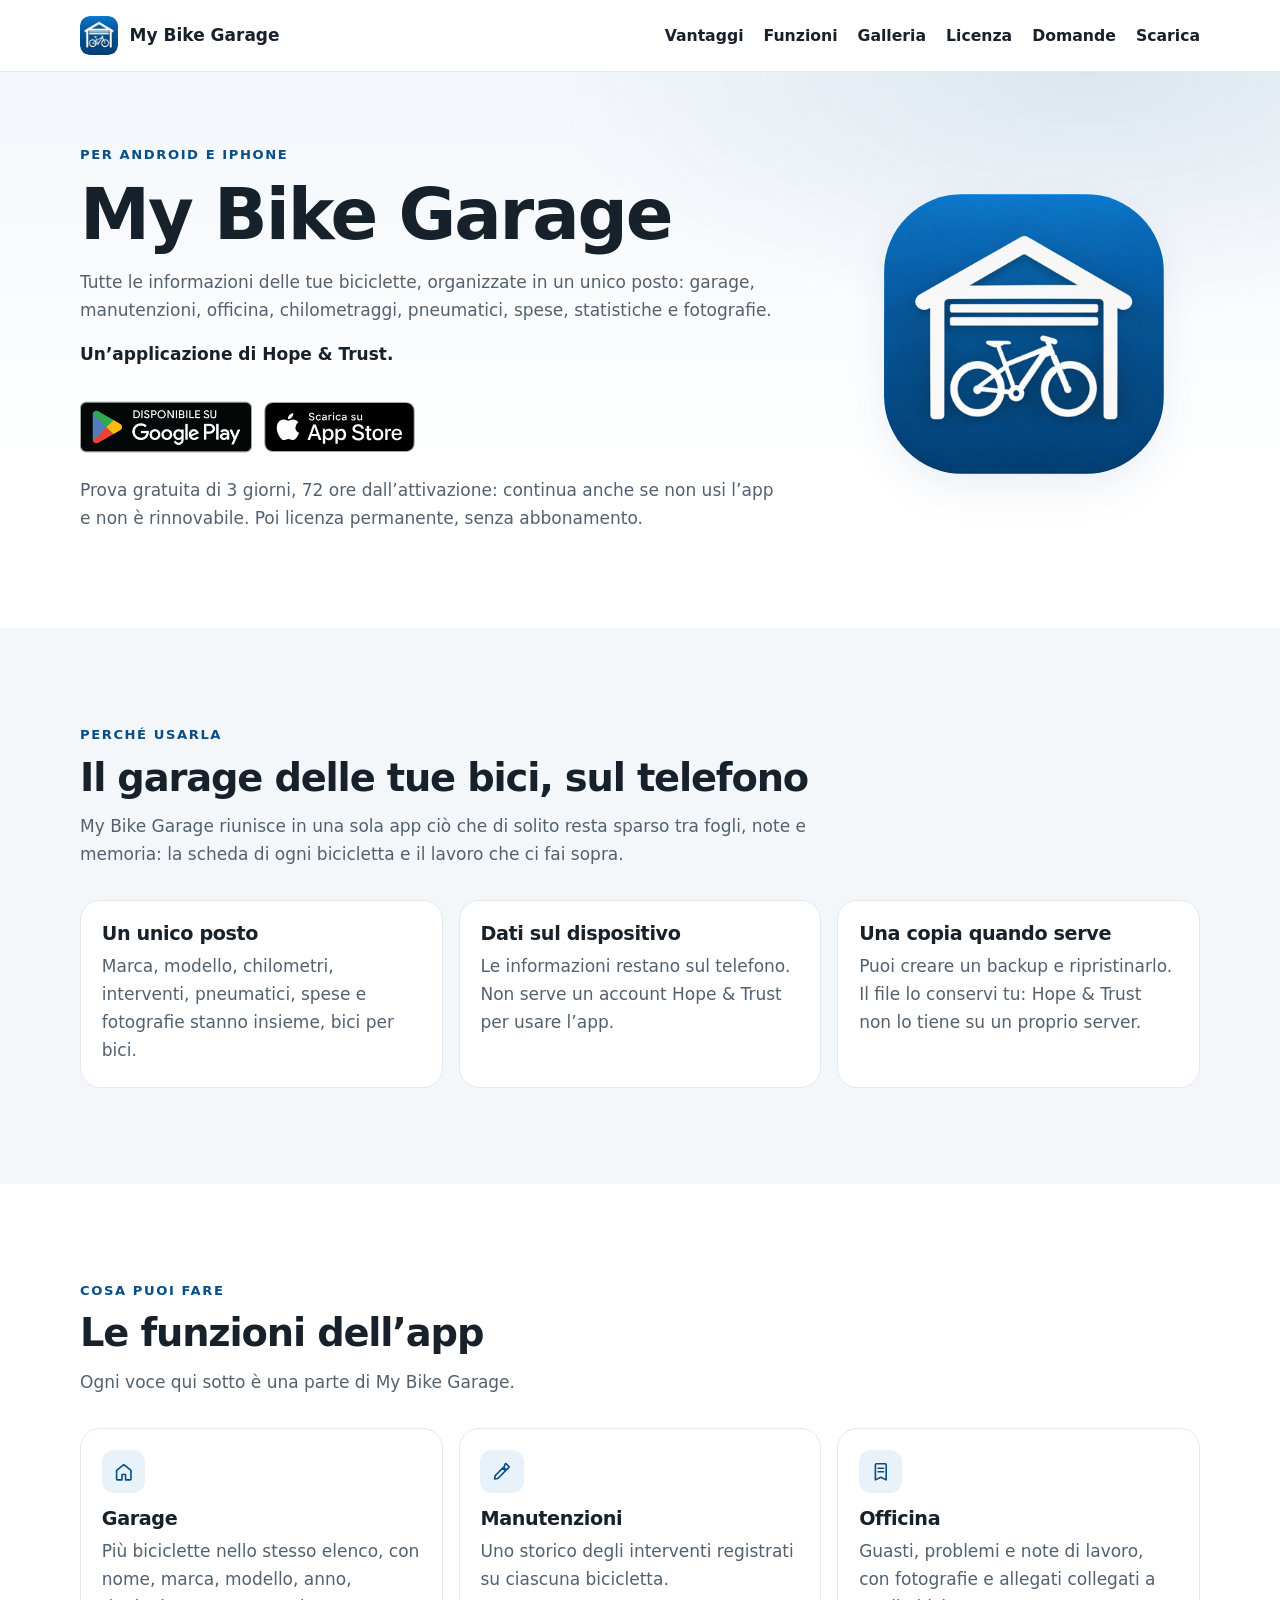
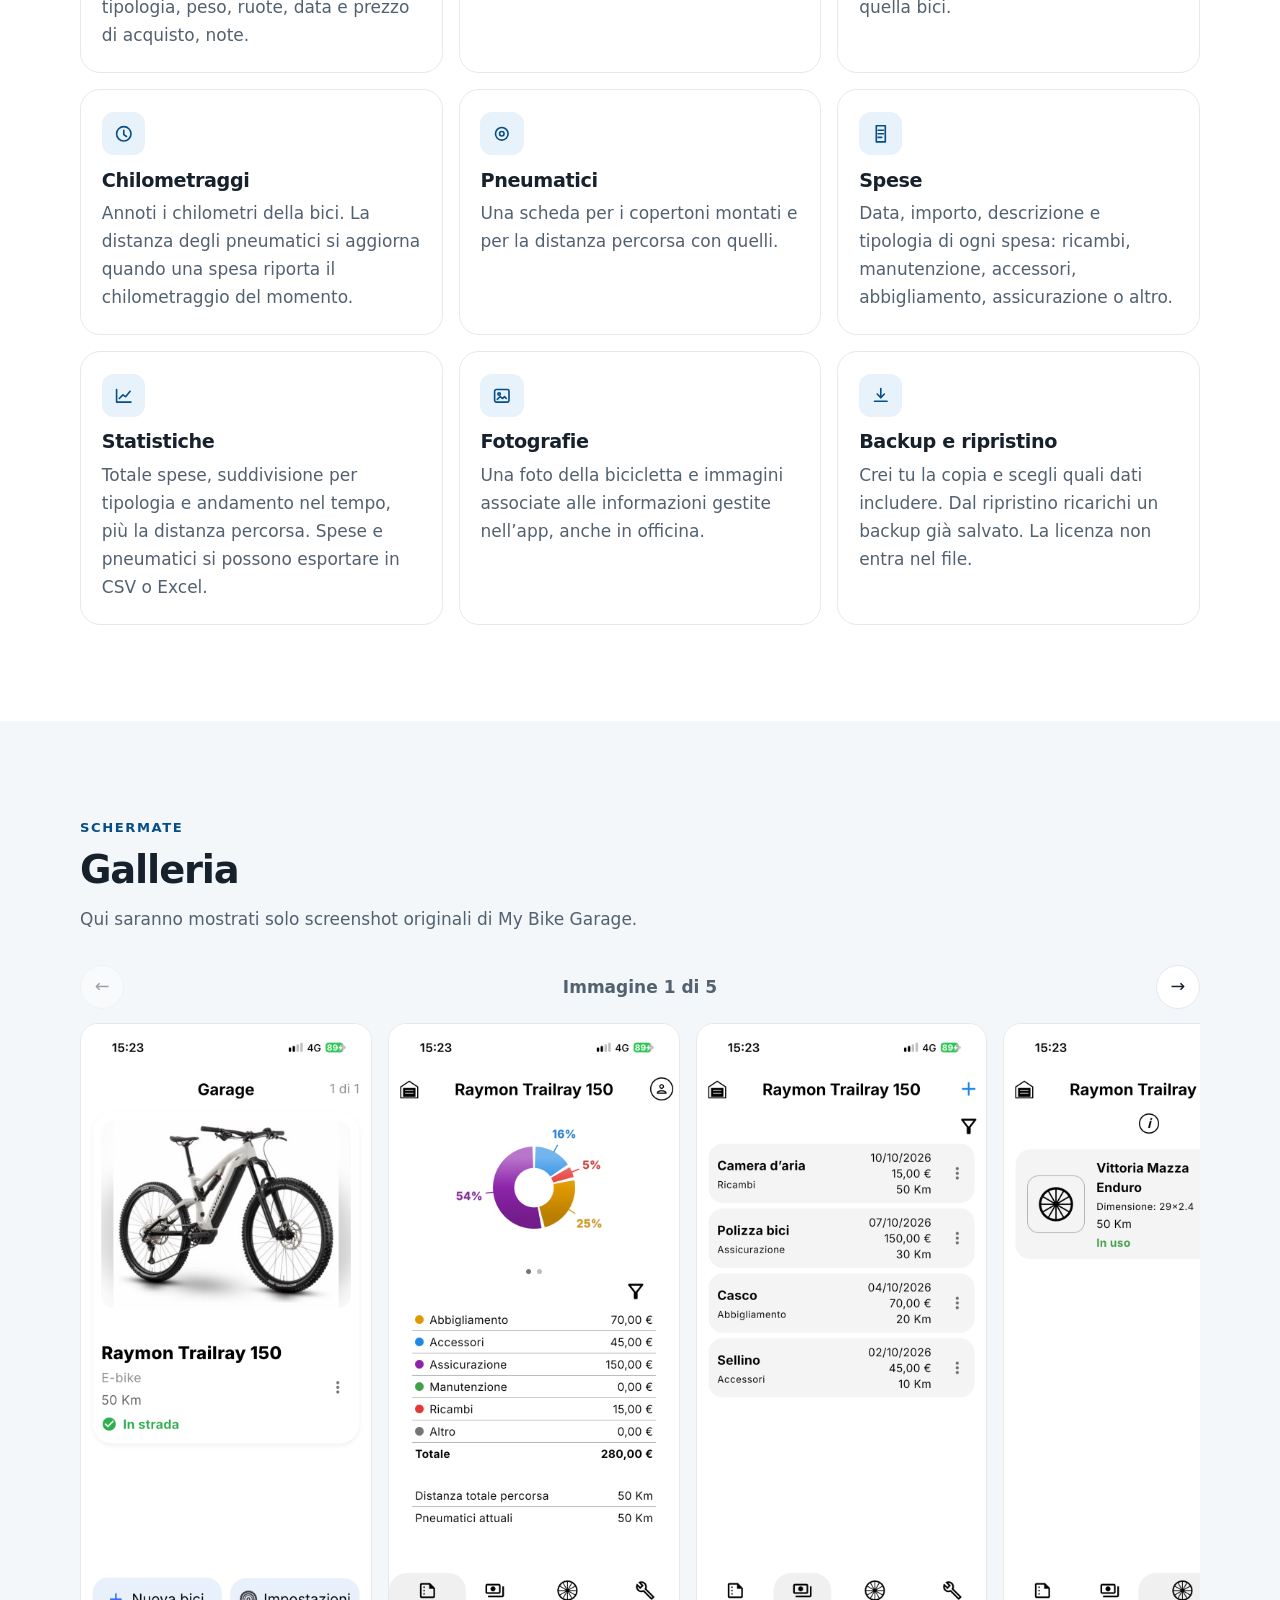
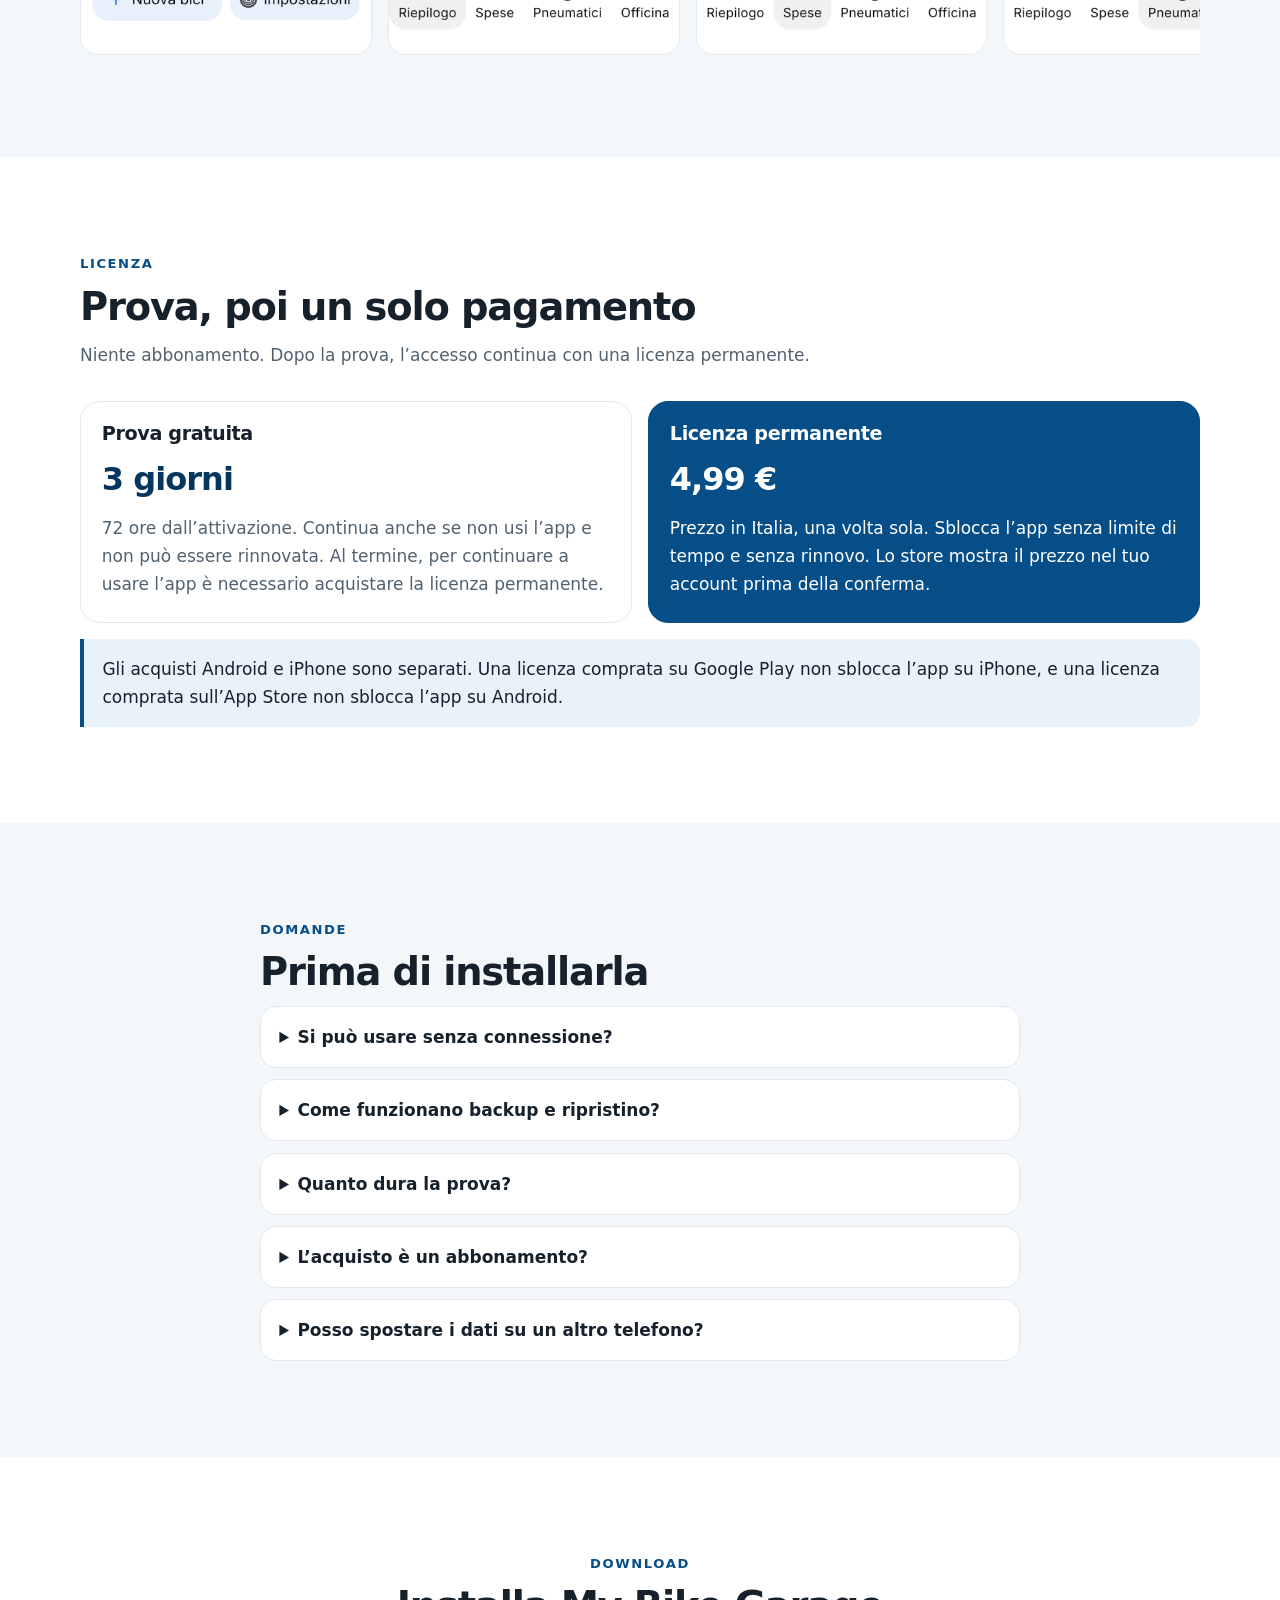
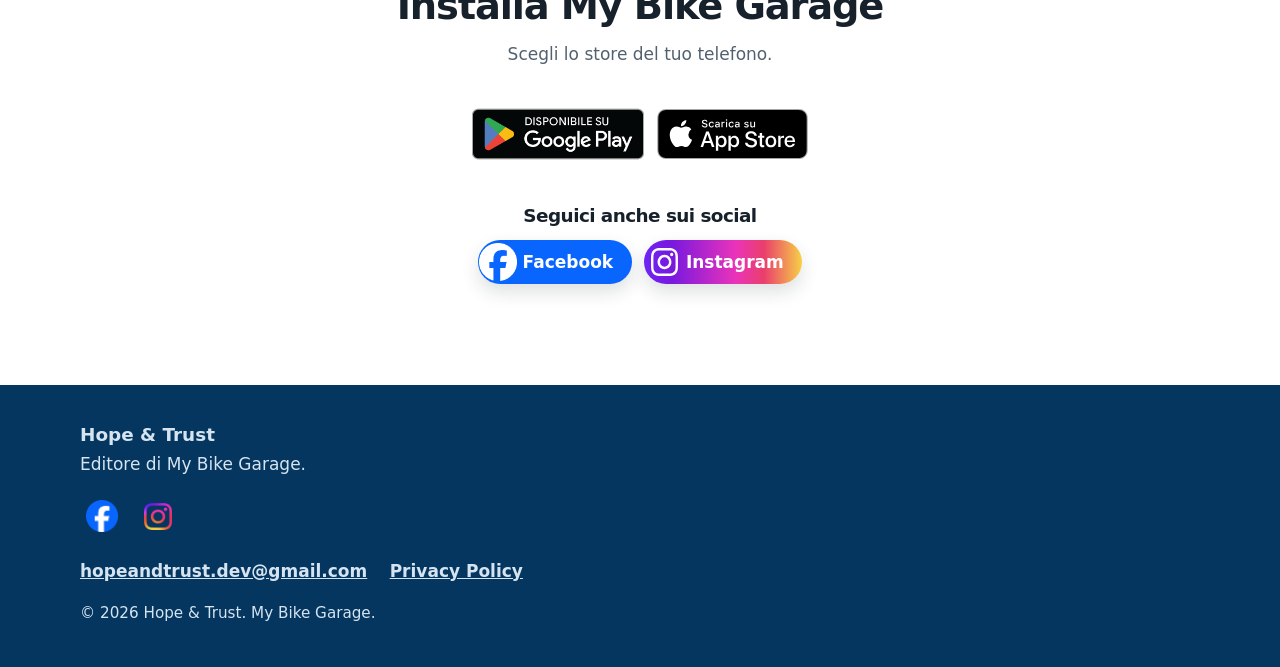
==== commit 7d960faa: "Apply official store badges and social brand styling" ====
--- a/index.html
+++ b/index.html
@@ -76,13 +76,11 @@
           <p class="byline">Un’applicazione di Hope &amp; Trust.</p>
           <div class="store-row">
             <a class="store" data-store="google" href="https://play.google.com/store/apps/details?id=com.hopeandtrust.mybikegarage" target="_blank" rel="noopener noreferrer">
-              <span class="store-kicker">Disponibile su</span>
-              <span class="store-name">Google Play</span>
+              <img src="assets/images/badges/google-play-it.png" width="646" height="250" alt="Disponibile su Google Play">
               <span class="visually-hidden"> (si apre in una nuova scheda)</span>
             </a>
             <a class="store" data-store="apple" href="https://apps.apple.com/it/app/my-bike-garage/id6819202381" target="_blank" rel="noopener noreferrer">
-              <span class="store-kicker">Disponibile su</span>
-              <span class="store-name">App Store</span>
+              <img src="assets/images/badges/app-store-it.svg" width="120" height="40" alt="Scarica su App Store">
               <span class="visually-hidden"> (si apre in una nuova scheda)</span>
             </a>
           </div>
@@ -271,13 +269,11 @@
         <p class="section-lead" data-download-note>Scegli lo store del tuo telefono.</p>
         <div class="store-row store-row-center">
           <a class="store" data-store="google" href="https://play.google.com/store/apps/details?id=com.hopeandtrust.mybikegarage" target="_blank" rel="noopener noreferrer">
-            <span class="store-kicker">Disponibile su</span>
-            <span class="store-name">Google Play</span>
+            <img src="assets/images/badges/google-play-it.png" width="646" height="250" alt="Disponibile su Google Play">
             <span class="visually-hidden"> (si apre in una nuova scheda)</span>
           </a>
           <a class="store" data-store="apple" href="https://apps.apple.com/it/app/my-bike-garage/id6819202381" target="_blank" rel="noopener noreferrer">
-            <span class="store-kicker">Disponibile su</span>
-            <span class="store-name">App Store</span>
+            <img src="assets/images/badges/app-store-it.svg" width="120" height="40" alt="Scarica su App Store">
             <span class="visually-hidden"> (si apre in una nuova scheda)</span>
           </a>
         </div>
@@ -285,21 +281,15 @@
           <h2>Seguici anche sui social</h2>
           <ul class="social-links">
             <li>
-              <a href="https://www.facebook.com/profile.php?id=61595005487599" target="_blank" rel="noopener noreferrer">
-                <svg viewBox="0 0 24 24" aria-hidden="true" focusable="false">
-                  <path d="M18 2h-3a5 5 0 0 0-5 5v3H7v4h3v8h4v-8h3l1-4h-4V7a1 1 0 0 1 1-1h3z"/>
-                </svg>
+              <a data-social="facebook" href="https://www.facebook.com/profile.php?id=61595005487599" target="_blank" rel="noopener noreferrer">
+                <img src="assets/images/badges/facebook-logo-secondary.png" width="2084" height="2084" alt="">
                 Facebook
                 <span class="visually-hidden"> (si apre in una nuova scheda)</span>
               </a>
             </li>
             <li>
-              <a href="https://www.instagram.com/mybikegarageapp/" target="_blank" rel="noopener noreferrer">
-                <svg viewBox="0 0 24 24" aria-hidden="true" focusable="false">
-                  <rect x="3" y="3" width="18" height="18" rx="5"/>
-                  <circle cx="12" cy="12" r="4"/>
-                  <circle cx="17.5" cy="6.5" r="0.8"/>
-                </svg>
+              <a data-social="instagram" href="https://www.instagram.com/mybikegarageapp/" target="_blank" rel="noopener noreferrer">
+                <img src="assets/images/badges/instagram-glyph-white.svg" width="1000" height="1000" alt="">
                 Instagram
                 <span class="visually-hidden"> (si apre in una nuova scheda)</span>
               </a>
@@ -318,20 +308,14 @@
       </div>
       <ul class="footer-social">
         <li>
-          <a href="https://www.facebook.com/profile.php?id=61595005487599" target="_blank" rel="noopener noreferrer">
-            <svg viewBox="0 0 24 24" aria-hidden="true" focusable="false">
-              <path d="M18 2h-3a5 5 0 0 0-5 5v3H7v4h3v8h4v-8h3l1-4h-4V7a1 1 0 0 1 1-1h3z"/>
-            </svg>
+          <a data-social="facebook" href="https://www.facebook.com/profile.php?id=61595005487599" target="_blank" rel="noopener noreferrer">
+            <img src="assets/images/badges/facebook-logo-primary.png" width="2084" height="2084" alt="">
             <span class="visually-hidden">Facebook di My Bike Garage (si apre in una nuova scheda)</span>
           </a>
         </li>
         <li>
-          <a href="https://www.instagram.com/mybikegarageapp/" target="_blank" rel="noopener noreferrer">
-            <svg viewBox="0 0 24 24" aria-hidden="true" focusable="false">
-              <rect x="3" y="3" width="18" height="18" rx="5"/>
-              <circle cx="12" cy="12" r="4"/>
-              <circle cx="17.5" cy="6.5" r="0.8"/>
-            </svg>
+          <a data-social="instagram" href="https://www.instagram.com/mybikegarageapp/" target="_blank" rel="noopener noreferrer">
+            <img src="assets/images/badges/instagram-glyph-gradient.png" width="256" height="256" alt="">
             <span class="visually-hidden">Instagram di My Bike Garage (si apre in una nuova scheda)</span>
           </a>
         </li>
--- a/styles.css
+++ b/styles.css
@@ -285,7 +285,8 @@
 .store-row {
   display: flex;
   flex-wrap: wrap;
-  gap: 0.8rem;
+  align-items: center;
+  gap: 0.35rem 0.8rem;
   margin-top: 1.6rem;
 }
 
@@ -295,45 +296,34 @@
 
 .store {
   display: inline-flex;
-  flex-direction: column;
-  justify-content: center;
-  min-width: 15rem;
-  min-height: 3.6rem;
-  padding: 0.55rem 1.1rem;
-  border: 1px solid var(--blue);
-  border-radius: 14px;
-  background: var(--blue);
-  color: white;
-  font: inherit;
-  text-align: left;
+  align-items: center;
+  padding: 0;
+  border: 0;
+  background: transparent;
+  line-height: 0;
   text-decoration: none;
   cursor: pointer;
 }
 
+.store img {
+  display: block;
+  width: auto;
+  max-width: 100%;
+  height: 3.15rem;
+  object-fit: contain;
+}
+
+.store[data-store="google"] img {
+  height: 4.15rem;
+}
+
 a.store:hover {
-  background: var(--blue-dark);
-  border-color: var(--blue-dark);
-  color: white;
-}
-
-.store-kicker {
-  font-size: 0.75rem;
-  letter-spacing: 0.04em;
-  text-transform: uppercase;
-  opacity: 0.85;
-}
-
-.store-name {
-  font-size: 1.05rem;
-  font-weight: 700;
-  letter-spacing: -0.02em;
+  opacity: 0.86;
 }
 
 .store.is-disabled,
 .store:disabled {
-  border-color: var(--line);
-  background: #eef2f5;
-  color: #5d6b78;
+  opacity: 0.45;
   cursor: not-allowed;
 }
 
@@ -547,47 +537,54 @@
 }
 
 .social-links a {
-  padding: 0.4rem 1rem;
-  border: 1px solid var(--line);
+  padding: 0.35rem 1.15rem 0.35rem 0.45rem;
+  border: 0;
   border-radius: 999px;
-  background: white;
-  color: var(--ink);
-  font-weight: 600;
+  color: white;
+  font-weight: 700;
+  box-shadow: 0 8px 18px rgba(23, 33, 43, 0.14);
+}
+
+.social-links a[data-social="facebook"] {
+  background: #0866FF;
+}
+
+.social-links a[data-social="instagram"] {
+  background: linear-gradient(90deg, #6C24F5 0%, #7919DE 18%, #EA33BA 58%, #EA3F6C 76%, #F7D046 100%);
 }
 
 .social-links a:hover {
-  border-color: var(--blue);
-  color: var(--blue);
-}
-
-.social-links svg,
-.footer-social svg {
-  width: 1.2rem;
-  height: 1.2rem;
-  fill: none;
-  stroke: currentColor;
-  stroke-width: 1.8;
-  stroke-linecap: round;
-  stroke-linejoin: round;
-}
-
-.social-links svg circle:last-child,
-.footer-social svg circle:last-child {
-  fill: currentColor;
-  stroke: none;
+  color: white;
+  filter: brightness(0.96);
+}
+
+.social-links img,
+.footer-social img {
+  display: block;
+  width: 1.7rem;
+  height: 1.7rem;
+  object-fit: contain;
+}
+
+.social-links a[data-social="facebook"] img {
+  width: 2.35rem;
+  height: 2.35rem;
+  margin: -0.35rem -0.15rem -0.35rem -0.35rem;
 }
 
 .footer-social a {
   width: 2.75rem;
-  border: 1px solid rgba(255, 255, 255, 0.28);
-  border-radius: 999px;
-  color: white;
+  border: 0;
+  background: transparent;
+}
+
+.footer-social a[data-social="facebook"] img {
+  width: 2rem;
+  height: 2rem;
 }
 
 .footer-social a:hover {
-  border-color: white;
-  background: rgba(255, 255, 255, 0.1);
-  color: white;
+  opacity: 0.86;
 }
 
 .footer-social a:focus-visible {
@@ -713,7 +710,8 @@
   }
 
   .store {
-    width: 100%;
+    width: auto;
+    max-width: 100%;
   }
 }
 
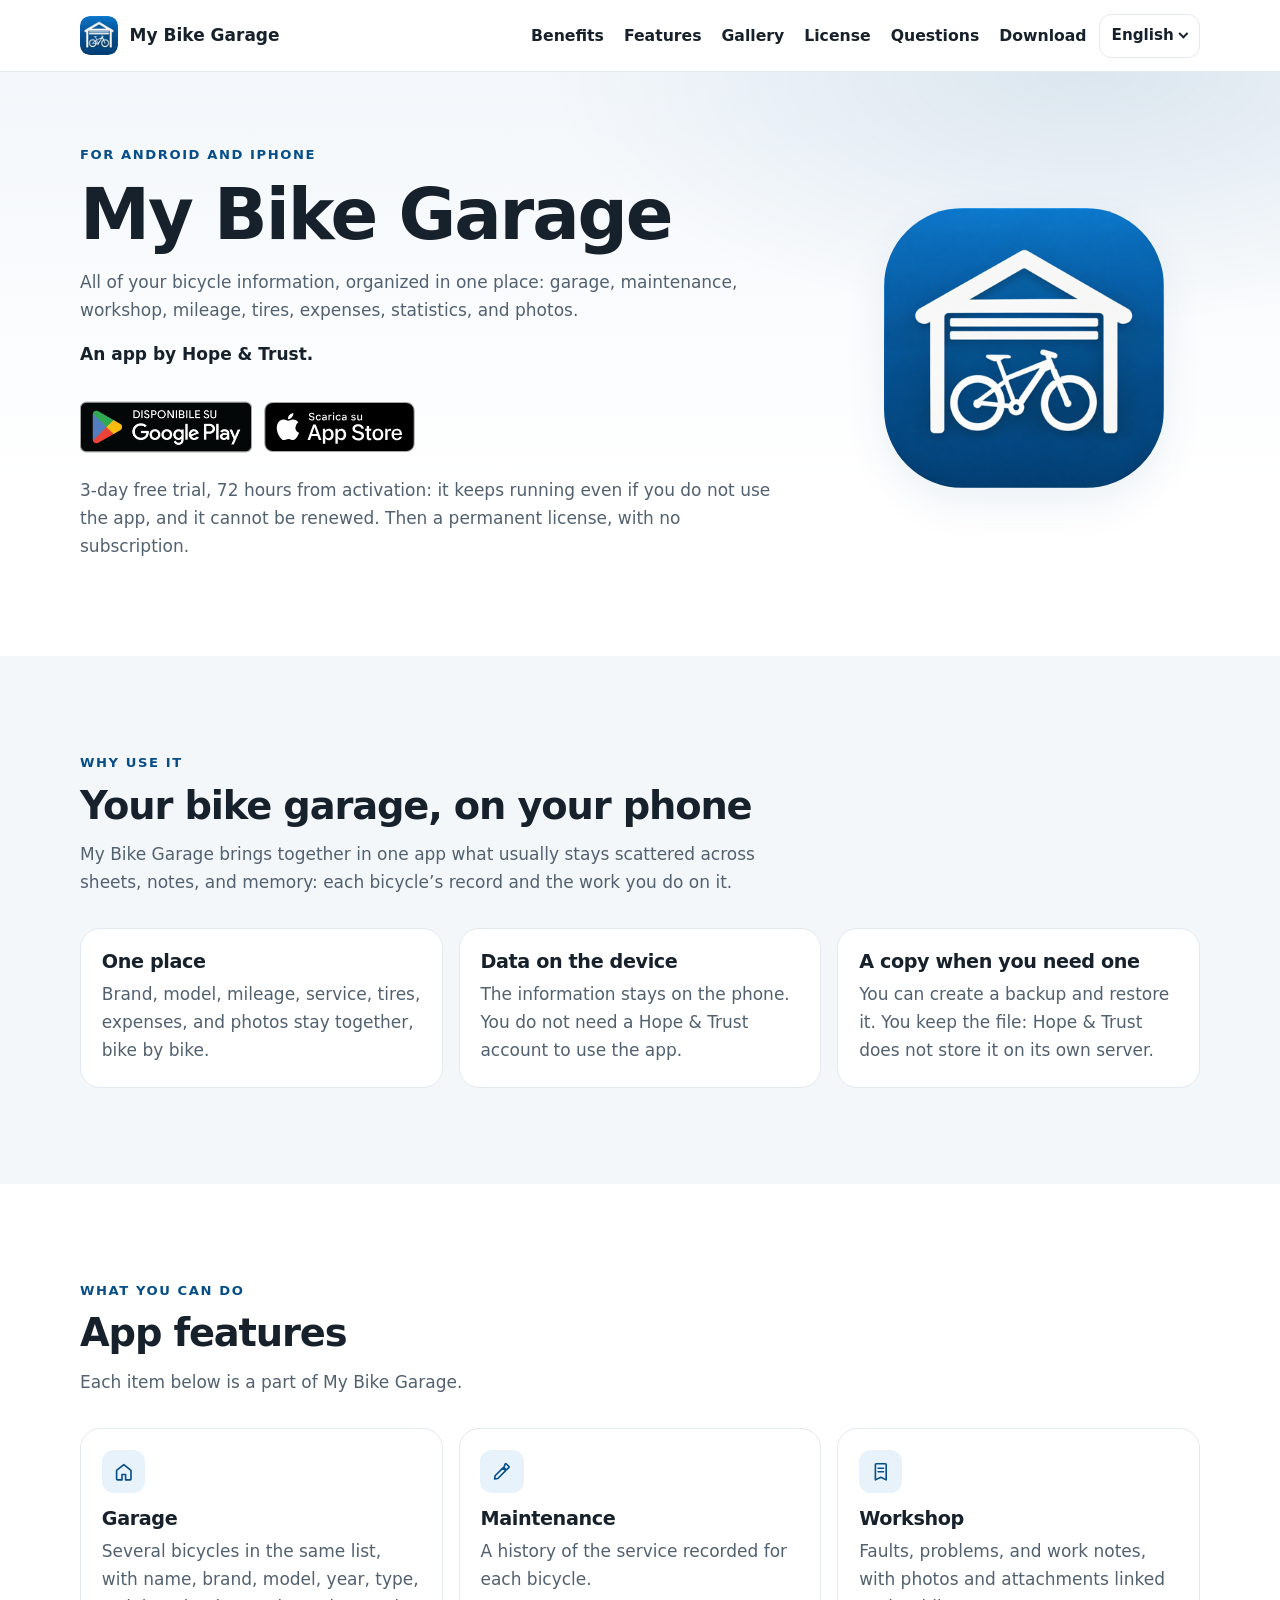
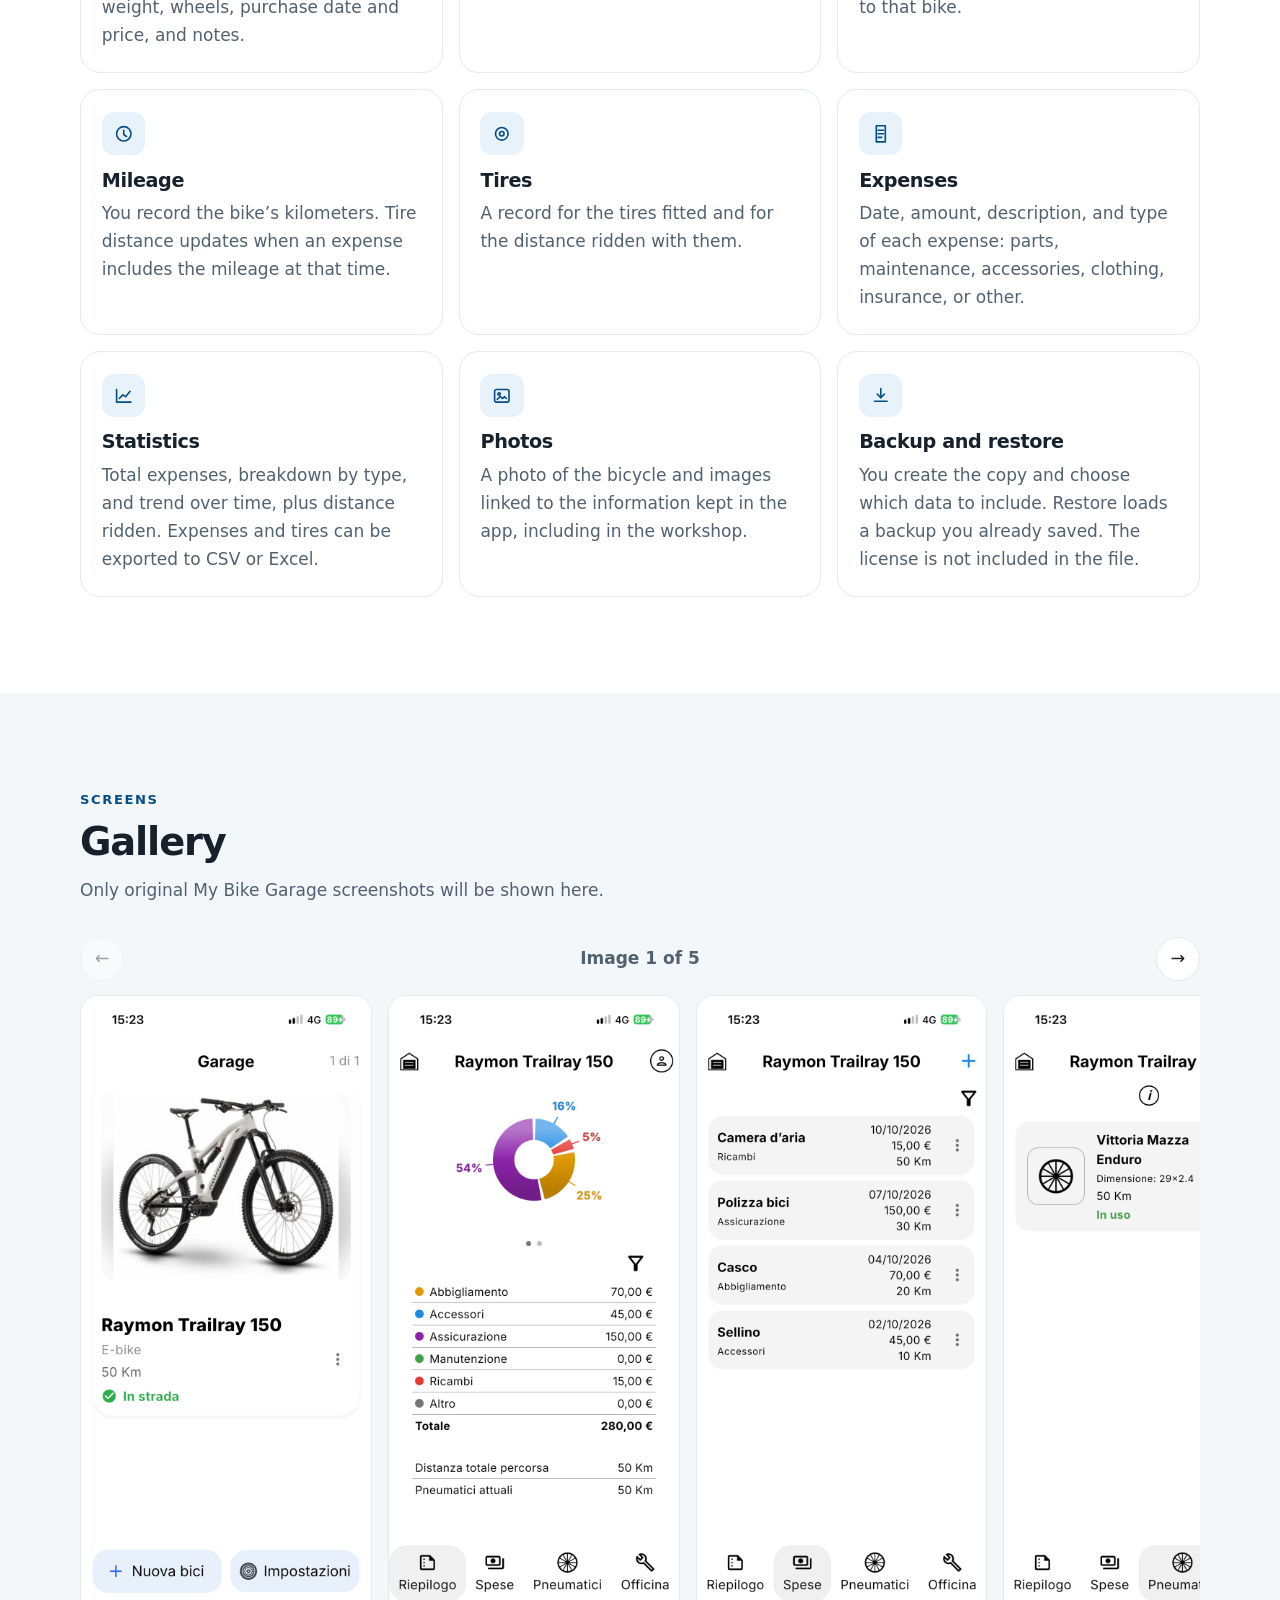
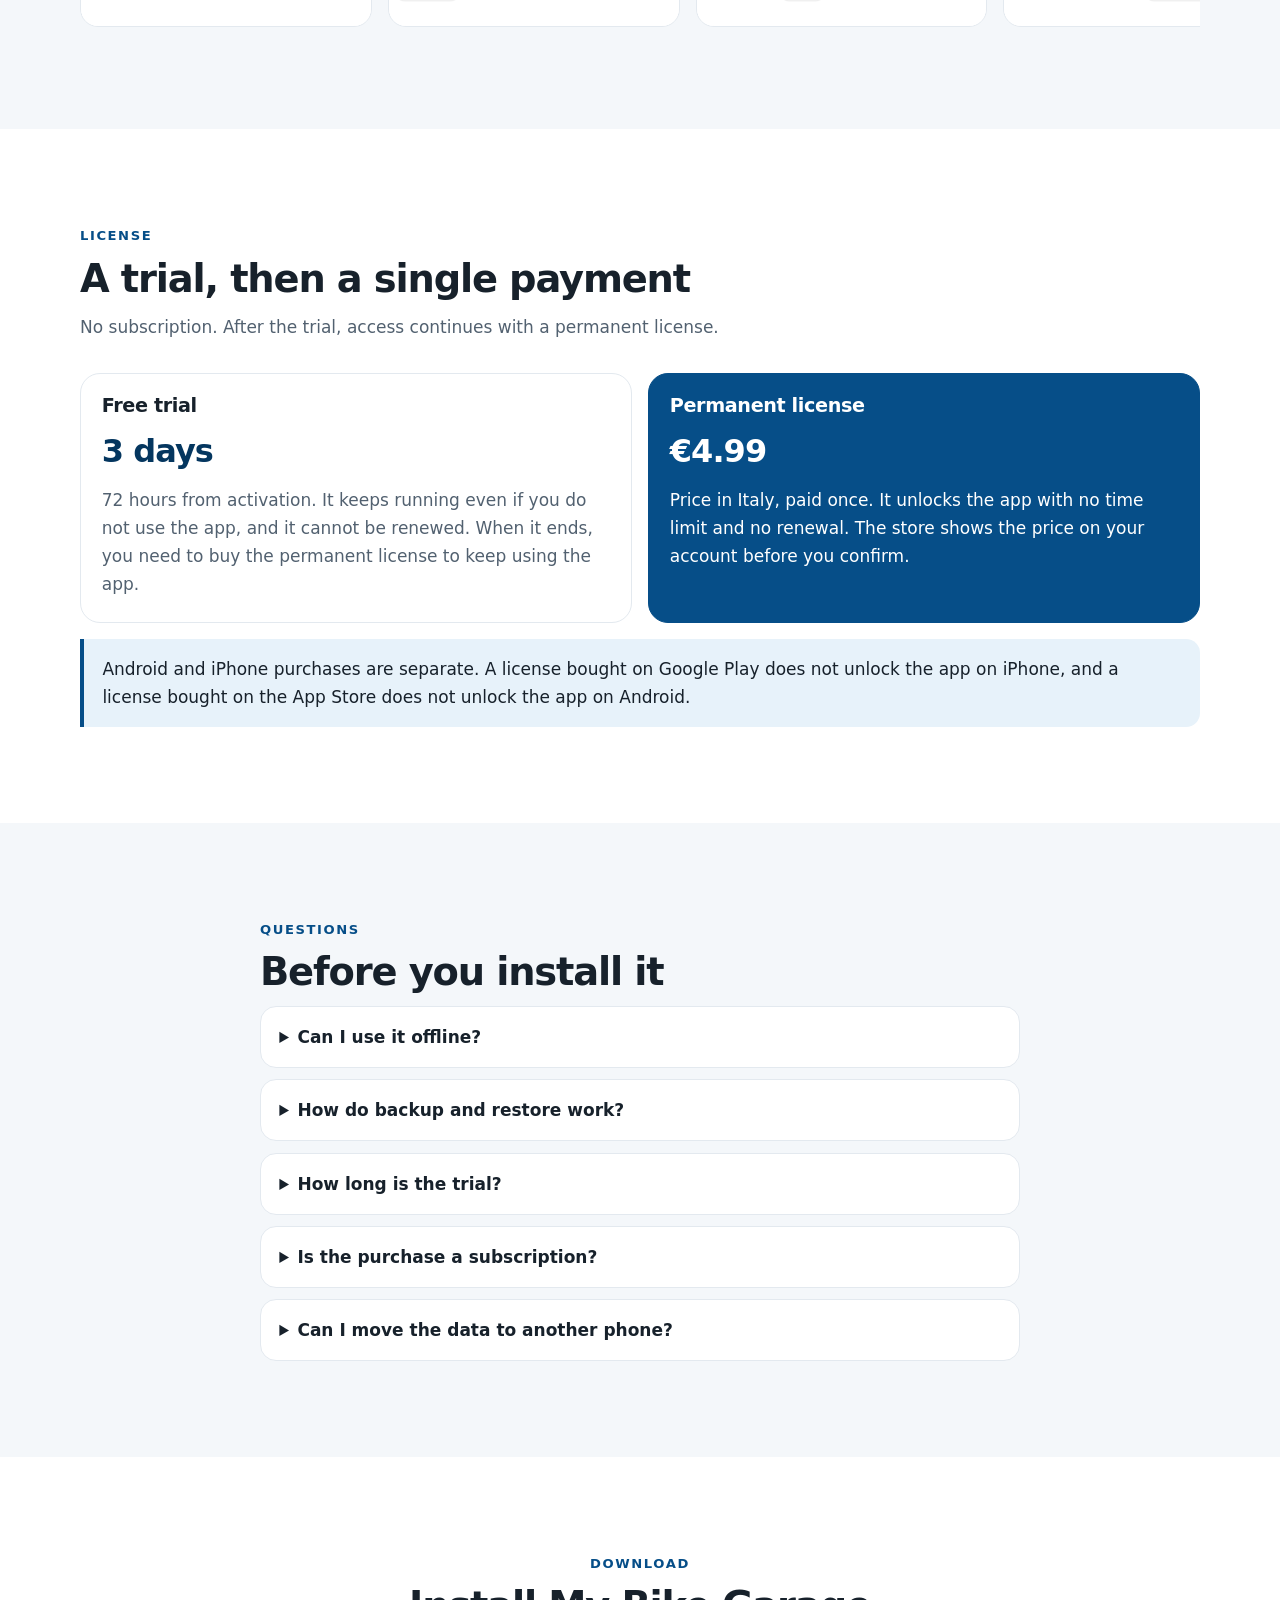
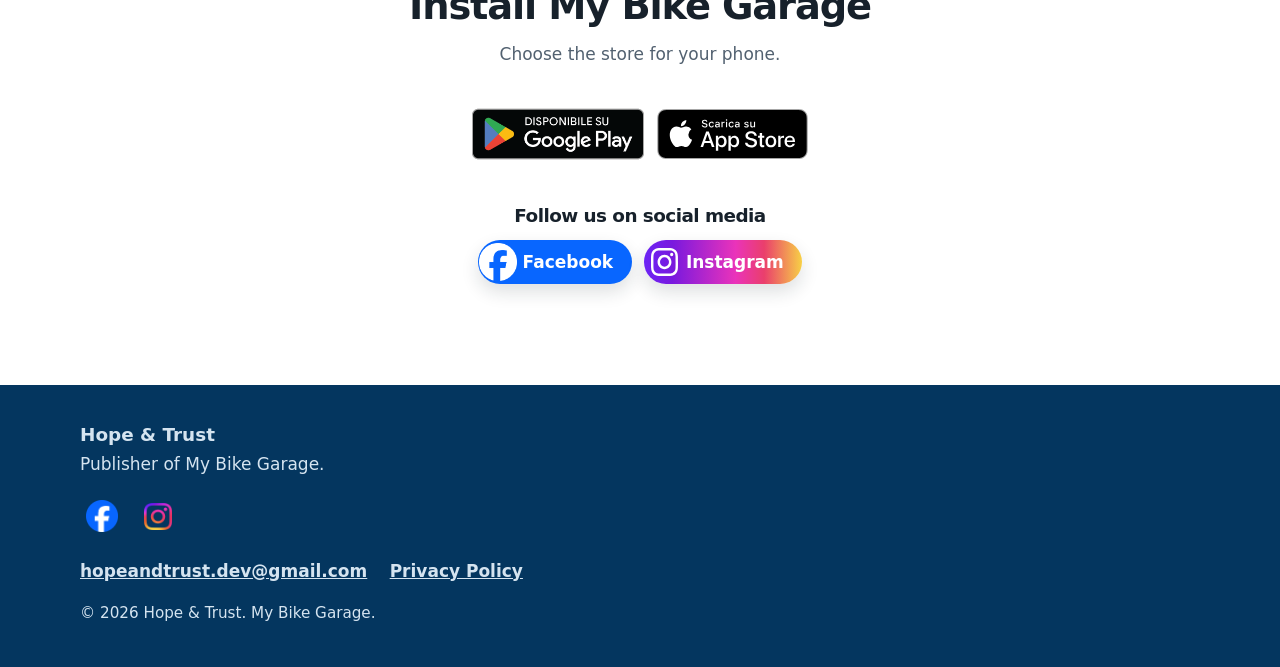
==== commit eca73d0e: "Add Italian, English, German, Spanish, French, and Portuguese to the landing page. Co-authored-by: C" ====
--- a/index.html
+++ b/index.html
@@ -19,7 +19,7 @@
   <link rel="icon" href="assets/images/favicon-16.png" type="image/png" sizes="16x16">
   <link rel="apple-touch-icon" href="assets/images/apple-touch-icon.png">
   <link rel="stylesheet" href="styles.css">
-  <script type="application/ld+json">
+  <script id="app-jsonld" type="application/ld+json">
   {
     "@context": "https://schema.org",
     "@type": "SoftwareApplication",
@@ -43,7 +43,7 @@
   </script>
 </head>
 <body>
-  <a class="skip" href="#contenuto">Vai al contenuto</a>
+  <a class="skip" href="#contenuto" data-i18n="a11y.skip">Vai al contenuto</a>
 
   <header class="site-header">
     <div class="wrap header-bar">
@@ -51,18 +51,35 @@
         <img src="assets/images/logo.png" width="384" height="384" alt="">
         <span>My Bike Garage</span>
       </a>
-      <button type="button" class="nav-toggle" aria-expanded="false" aria-controls="menu">
-        <span class="visually-hidden" data-open-label="Apri il menu" data-close-label="Chiudi il menu">Apri il menu</span>
-        <span class="nav-bars" aria-hidden="true"></span>
-      </button>
-      <nav id="menu" class="nav-menu" aria-label="Sezioni della pagina">
-        <a href="#vantaggi">Vantaggi</a>
-        <a href="#funzioni">Funzioni</a>
-        <a href="#galleria">Galleria</a>
-        <a href="#licenza">Licenza</a>
-        <a href="#domande">Domande</a>
-        <a href="#scarica">Scarica</a>
-      </nav>
+      <div class="header-end">
+        <button type="button" class="nav-toggle" aria-expanded="false" aria-controls="menu">
+          <span class="visually-hidden" data-open-label="Apri il menu" data-close-label="Chiudi il menu">Apri il menu</span>
+          <span class="nav-bars" aria-hidden="true"></span>
+        </button>
+        <nav id="menu" class="nav-menu" data-i18n-aria="nav.aria" aria-label="Sezioni della pagina">
+          <a href="#vantaggi" data-i18n="nav.benefits">Vantaggi</a>
+          <a href="#funzioni" data-i18n="nav.features">Funzioni</a>
+          <a href="#galleria" data-i18n="nav.gallery">Galleria</a>
+          <a href="#licenza" data-i18n="nav.license">Licenza</a>
+          <a href="#domande" data-i18n="nav.faq">Domande</a>
+          <a href="#scarica" data-i18n="nav.download">Scarica</a>
+        </nav>
+        <div class="lang-switch">
+          <button type="button" class="lang-toggle" id="lang-toggle" aria-expanded="false" aria-controls="lang-list" aria-haspopup="true">
+            <span class="visually-hidden" id="lang-label" data-i18n="lang.choose">Lingua</span>
+            <span class="lang-current" lang="it">Italiano</span>
+            <span class="lang-caret" aria-hidden="true"></span>
+          </button>
+          <ul id="lang-list" class="lang-list" role="menu" aria-labelledby="lang-label" hidden>
+            <li role="none"><button type="button" role="menuitemradio" data-set-lang="it" lang="it" aria-checked="true">Italiano</button></li>
+            <li role="none"><button type="button" role="menuitemradio" data-set-lang="en" lang="en" aria-checked="false">English</button></li>
+            <li role="none"><button type="button" role="menuitemradio" data-set-lang="de" lang="de" aria-checked="false">Deutsch</button></li>
+            <li role="none"><button type="button" role="menuitemradio" data-set-lang="es" lang="es" aria-checked="false">Español</button></li>
+            <li role="none"><button type="button" role="menuitemradio" data-set-lang="fr" lang="fr" aria-checked="false">Français</button></li>
+            <li role="none"><button type="button" role="menuitemradio" data-set-lang="pt" lang="pt" aria-checked="false">Português</button></li>
+          </ul>
+        </div>
+      </div>
     </div>
   </header>
 
@@ -70,21 +87,21 @@
     <section class="hero" id="inizio">
       <div class="wrap hero-grid">
         <div class="hero-copy">
-          <p class="eyebrow">Per Android e iPhone</p>
+          <p class="eyebrow" data-i18n="hero.eyebrow">Per Android e iPhone</p>
           <h1>My Bike Garage</h1>
-          <p class="lead">Tutte le informazioni delle tue biciclette, organizzate in un unico posto: garage, manutenzioni, officina, chilometraggi, pneumatici, spese, statistiche e fotografie.</p>
-          <p class="byline">Un’applicazione di Hope &amp; Trust.</p>
+          <p class="lead" data-i18n="hero.lead">Tutte le informazioni delle tue biciclette, organizzate in un unico posto: garage, manutenzioni, officina, chilometraggi, pneumatici, spese, statistiche e fotografie.</p>
+          <p class="byline" data-i18n="hero.byline">Un’applicazione di Hope &amp; Trust.</p>
           <div class="store-row">
             <a class="store" data-store="google" href="https://play.google.com/store/apps/details?id=com.hopeandtrust.mybikegarage" target="_blank" rel="noopener noreferrer">
-              <img src="assets/images/badges/google-play-it.png" width="646" height="250" alt="Disponibile su Google Play">
-              <span class="visually-hidden"> (si apre in una nuova scheda)</span>
+              <img src="assets/images/badges/google-play-it.png" width="646" height="250" alt="Disponibile su Google Play" data-i18n-alt="store.googleAlt">
+              <span class="visually-hidden" data-i18n="a11y.newTab"> (si apre in una nuova scheda)</span>
             </a>
             <a class="store" data-store="apple" href="https://apps.apple.com/it/app/my-bike-garage/id6819202381" target="_blank" rel="noopener noreferrer">
-              <img src="assets/images/badges/app-store-it.svg" width="120" height="40" alt="Scarica su App Store">
-              <span class="visually-hidden"> (si apre in una nuova scheda)</span>
+              <img src="assets/images/badges/app-store-it.svg" width="120" height="40" alt="Scarica su App Store" data-i18n-alt="store.appleAlt">
+              <span class="visually-hidden" data-i18n="a11y.newTab"> (si apre in una nuova scheda)</span>
             </a>
           </div>
-          <p class="hero-note">Prova gratuita di 3 giorni, 72 ore dall’attivazione: continua anche se non usi l’app e non è rinnovabile. Poi licenza permanente, senza abbonamento.</p>
+          <p class="hero-note" data-i18n="hero.note">Prova gratuita di 3 giorni, 72 ore dall’attivazione: continua anche se non usi l’app e non è rinnovabile. Poi licenza permanente, senza abbonamento.</p>
         </div>
         <div class="hero-mark">
           <img src="assets/images/logo.png" width="384" height="384" alt="" fetchpriority="high">
@@ -94,21 +111,21 @@
 
     <section class="band" id="vantaggi">
       <div class="wrap">
-        <p class="eyebrow">Perché usarla</p>
-        <h2>Il garage delle tue bici, sul telefono</h2>
-        <p class="section-lead">My Bike Garage riunisce in una sola app ciò che di solito resta sparso tra fogli, note e memoria: la scheda di ogni bicicletta e il lavoro che ci fai sopra.</p>
+        <p class="eyebrow" data-i18n="why.eyebrow">Perché usarla</p>
+        <h2 data-i18n="why.title">Il garage delle tue bici, sul telefono</h2>
+        <p class="section-lead" data-i18n="why.lead">My Bike Garage riunisce in una sola app ciò che di solito resta sparso tra fogli, note e memoria: la scheda di ogni bicicletta e il lavoro che ci fai sopra.</p>
         <div class="cards cards-3">
           <article class="card">
-            <h3>Un unico posto</h3>
-            <p>Marca, modello, chilometri, interventi, pneumatici, spese e fotografie stanno insieme, bici per bici.</p>
-          </article>
-          <article class="card">
-            <h3>Dati sul dispositivo</h3>
-            <p>Le informazioni restano sul telefono. Non serve un account Hope &amp; Trust per usare l’app.</p>
-          </article>
-          <article class="card">
-            <h3>Una copia quando serve</h3>
-            <p>Puoi creare un backup e ripristinarlo. Il file lo conservi tu: Hope &amp; Trust non lo tiene su un proprio server.</p>
+            <h3 data-i18n="why.place.title">Un unico posto</h3>
+            <p data-i18n="why.place.text">Marca, modello, chilometri, interventi, pneumatici, spese e fotografie stanno insieme, bici per bici.</p>
+          </article>
+          <article class="card">
+            <h3 data-i18n="why.device.title">Dati sul dispositivo</h3>
+            <p data-i18n="why.device.text">Le informazioni restano sul telefono. Non serve un account Hope &amp; Trust per usare l’app.</p>
+          </article>
+          <article class="card">
+            <h3 data-i18n="why.backup.title">Una copia quando serve</h3>
+            <p data-i18n="why.backup.text">Puoi creare un backup e ripristinarlo. Il file lo conservi tu: Hope &amp; Trust non lo tiene su un proprio server.</p>
           </article>
         </div>
       </div>
@@ -116,72 +133,72 @@
 
     <section id="funzioni">
       <div class="wrap">
-        <p class="eyebrow">Cosa puoi fare</p>
-        <h2>Le funzioni dell’app</h2>
-        <p class="section-lead">Ogni voce qui sotto è una parte di My Bike Garage.</p>
+        <p class="eyebrow" data-i18n="feat.eyebrow">Cosa puoi fare</p>
+        <h2 data-i18n="feat.title">Le funzioni dell’app</h2>
+        <p class="section-lead" data-i18n="feat.lead">Ogni voce qui sotto è una parte di My Bike Garage.</p>
         <div class="cards">
           <article class="card">
             <div class="icon" aria-hidden="true">
               <svg viewBox="0 0 24 24"><path d="M4 10.5 12 4l8 6.5V20a1 1 0 0 1-1 1h-5v-6H10v6H5a1 1 0 0 1-1-1z"/></svg>
             </div>
-            <h3>Garage</h3>
-            <p>Più biciclette nello stesso elenco, con nome, marca, modello, anno, tipologia, peso, ruote, data e prezzo di acquisto, note.</p>
+            <h3 data-i18n="feat.garage.title">Garage</h3>
+            <p data-i18n="feat.garage.text">Più biciclette nello stesso elenco, con nome, marca, modello, anno, tipologia, peso, ruote, data e prezzo di acquisto, note.</p>
           </article>
           <article class="card">
             <div class="icon" aria-hidden="true">
               <svg viewBox="0 0 24 24"><path d="M14.7 6.3a1 1 0 0 0 0 1.4l1.6 1.6a1 1 0 0 0 1.4 0l2-2a1 1 0 0 0 0-1.4L17.1 3.3a1 1 0 0 0-1.4 0zM13.3 7.7 4.6 16.4 4 20l3.6-.6 8.7-8.7z"/></svg>
             </div>
-            <h3>Manutenzioni</h3>
-            <p>Uno storico degli interventi registrati su ciascuna bicicletta.</p>
+            <h3 data-i18n="feat.maint.title">Manutenzioni</h3>
+            <p data-i18n="feat.maint.text">Uno storico degli interventi registrati su ciascuna bicicletta.</p>
           </article>
           <article class="card">
             <div class="icon" aria-hidden="true">
               <svg viewBox="0 0 24 24"><path d="M7 3h10a1 1 0 0 1 1 1v17l-6-3-6 3V4a1 1 0 0 1 1-1z"/><path d="M9 8h6M9 12h6"/></svg>
             </div>
-            <h3>Officina</h3>
-            <p>Guasti, problemi e note di lavoro, con fotografie e allegati collegati a quella bici.</p>
+            <h3 data-i18n="feat.workshop.title">Officina</h3>
+            <p data-i18n="feat.workshop.text">Guasti, problemi e note di lavoro, con fotografie e allegati collegati a quella bici.</p>
           </article>
           <article class="card">
             <div class="icon" aria-hidden="true">
               <svg viewBox="0 0 24 24"><circle cx="12" cy="12" r="8"/><path d="M12 8v5l3 2"/></svg>
             </div>
-            <h3>Chilometraggi</h3>
-            <p>Annoti i chilometri della bici. La distanza degli pneumatici si aggiorna quando una spesa riporta il chilometraggio del momento.</p>
+            <h3 data-i18n="feat.distance.title">Chilometraggi</h3>
+            <p data-i18n="feat.distance.text">Annoti i chilometri della bici. La distanza degli pneumatici si aggiorna quando una spesa riporta il chilometraggio del momento.</p>
           </article>
           <article class="card">
             <div class="icon" aria-hidden="true">
               <svg viewBox="0 0 24 24"><circle cx="12" cy="12" r="7"/><circle cx="12" cy="12" r="2.5"/></svg>
             </div>
-            <h3>Pneumatici</h3>
-            <p>Una scheda per i copertoni montati e per la distanza percorsa con quelli.</p>
+            <h3 data-i18n="feat.tires.title">Pneumatici</h3>
+            <p data-i18n="feat.tires.text">Una scheda per i copertoni montati e per la distanza percorsa con quelli.</p>
           </article>
           <article class="card">
             <div class="icon" aria-hidden="true">
               <svg viewBox="0 0 24 24"><path d="M7 3h10v18H7z"/><path d="M9 8h6M9 12h6M9 16h4"/></svg>
             </div>
-            <h3>Spese</h3>
-            <p>Data, importo, descrizione e tipologia di ogni spesa: ricambi, manutenzione, accessori, abbigliamento, assicurazione o altro.</p>
+            <h3 data-i18n="feat.expenses.title">Spese</h3>
+            <p data-i18n="feat.expenses.text">Data, importo, descrizione e tipologia di ogni spesa: ricambi, manutenzione, accessori, abbigliamento, assicurazione o altro.</p>
           </article>
           <article class="card">
             <div class="icon" aria-hidden="true">
               <svg viewBox="0 0 24 24"><path d="M4 19V5M4 19h16"/><path d="M7 15l4-4 3 2 5-6"/></svg>
             </div>
-            <h3>Statistiche</h3>
-            <p>Totale spese, suddivisione per tipologia e andamento nel tempo, più la distanza percorsa. Spese e pneumatici si possono esportare in CSV o Excel.</p>
+            <h3 data-i18n="feat.stats.title">Statistiche</h3>
+            <p data-i18n="feat.stats.text">Totale spese, suddivisione per tipologia e andamento nel tempo, più la distanza percorsa. Spese e pneumatici si possono esportare in CSV o Excel.</p>
           </article>
           <article class="card">
             <div class="icon" aria-hidden="true">
               <svg viewBox="0 0 24 24"><rect x="4" y="5" width="16" height="14" rx="2"/><circle cx="9" cy="10" r="1.4"/><path d="m7 16 3.2-3.2L13 15l2-2 2 2"/></svg>
             </div>
-            <h3>Fotografie</h3>
-            <p>Una foto della bicicletta e immagini associate alle informazioni gestite nell’app, anche in officina.</p>
+            <h3 data-i18n="feat.photos.title">Fotografie</h3>
+            <p data-i18n="feat.photos.text">Una foto della bicicletta e immagini associate alle informazioni gestite nell’app, anche in officina.</p>
           </article>
           <article class="card">
             <div class="icon" aria-hidden="true">
               <svg viewBox="0 0 24 24"><path d="M12 4v10"/><path d="m8 10 4 4 4-4"/><path d="M5 18h14"/></svg>
             </div>
-            <h3>Backup e ripristino</h3>
-            <p>Crei tu la copia e scegli quali dati includere. Dal ripristino ricarichi un backup già salvato. La licenza non entra nel file.</p>
+            <h3 data-i18n="feat.backup.title">Backup e ripristino</h3>
+            <p data-i18n="feat.backup.text">Crei tu la copia e scegli quali dati includere. Dal ripristino ricarichi un backup già salvato. La licenza non entra nel file.</p>
           </article>
         </div>
       </div>
@@ -189,74 +206,74 @@
 
     <section class="band" id="galleria">
       <div class="wrap">
-        <p class="eyebrow">Schermate</p>
-        <h2>Galleria</h2>
-        <p class="section-lead">Qui saranno mostrati solo screenshot originali di My Bike Garage.</p>
+        <p class="eyebrow" data-i18n="gallery.eyebrow">Schermate</p>
+        <h2 data-i18n="gallery.title">Galleria</h2>
+        <p class="section-lead" data-i18n="gallery.lead">Qui saranno mostrati solo screenshot originali di My Bike Garage.</p>
         <div id="gallery-empty" class="gallery-empty">
-          <p>Le schermate dell’app non sono ancora state pubblicate in questa pagina.</p>
+          <p data-i18n="gallery.empty">Le schermate dell’app non sono ancora state pubblicate in questa pagina.</p>
         </div>
         <div id="gallery" class="gallery" hidden>
           <div class="gallery-toolbar">
             <button type="button" class="round" data-gallery="prev">
               <span aria-hidden="true">←</span>
-              <span class="visually-hidden">Screenshot precedente</span>
+              <span class="visually-hidden" data-i18n="gallery.prev">Screenshot precedente</span>
             </button>
             <p class="gallery-count" aria-live="polite"></p>
             <button type="button" class="round" data-gallery="next">
               <span aria-hidden="true">→</span>
-              <span class="visually-hidden">Screenshot successivo</span>
+              <span class="visually-hidden" data-i18n="gallery.next">Screenshot successivo</span>
             </button>
           </div>
-          <div class="gallery-track" tabindex="0" aria-label="Screenshot di My Bike Garage"></div>
+          <div class="gallery-track" tabindex="0" data-i18n-aria="gallery.track" aria-label="Screenshot di My Bike Garage"></div>
         </div>
       </div>
     </section>
 
     <section id="licenza">
       <div class="wrap">
-        <p class="eyebrow">Licenza</p>
-        <h2>Prova, poi un solo pagamento</h2>
-        <p class="section-lead">Niente abbonamento. Dopo la prova, l’accesso continua con una licenza permanente.</p>
+        <p class="eyebrow" data-i18n="license.eyebrow">Licenza</p>
+        <h2 data-i18n="license.title">Prova, poi un solo pagamento</h2>
+        <p class="section-lead" data-i18n="license.lead">Niente abbonamento. Dopo la prova, l’accesso continua con una licenza permanente.</p>
         <div class="cards cards-2">
           <article class="card price-card">
-            <h3>Prova gratuita</h3>
-            <p class="price">3 giorni</p>
-            <p>72 ore dall’attivazione. Continua anche se non usi l’app e non può essere rinnovata. Al termine, per continuare a usare l’app è necessario acquistare la licenza permanente.</p>
+            <h3 data-i18n="license.trial.title">Prova gratuita</h3>
+            <p class="price" data-i18n="license.trial.price">3 giorni</p>
+            <p data-i18n="license.trial.text">72 ore dall’attivazione. Continua anche se non usi l’app e non può essere rinnovata. Al termine, per continuare a usare l’app è necessario acquistare la licenza permanente.</p>
           </article>
           <article class="card price-card price-card-main">
-            <h3>Licenza permanente</h3>
-            <p class="price">4,99 €</p>
-            <p>Prezzo in Italia, una volta sola. Sblocca l’app senza limite di tempo e senza rinnovo. Lo store mostra il prezzo nel tuo account prima della conferma.</p>
-          </article>
-        </div>
-        <p class="callout">Gli acquisti Android e iPhone sono separati. Una licenza comprata su Google Play non sblocca l’app su iPhone, e una licenza comprata sull’App Store non sblocca l’app su Android.</p>
+            <h3 data-i18n="license.full.title">Licenza permanente</h3>
+            <p class="price" data-i18n="license.full.price">4,99 €</p>
+            <p data-i18n="license.full.text">Prezzo in Italia, una volta sola. Sblocca l’app senza limite di tempo e senza rinnovo. Lo store mostra il prezzo nel tuo account prima della conferma.</p>
+          </article>
+        </div>
+        <p class="callout" data-i18n="license.callout">Gli acquisti Android e iPhone sono separati. Una licenza comprata su Google Play non sblocca l’app su iPhone, e una licenza comprata sull’App Store non sblocca l’app su Android.</p>
       </div>
     </section>
 
     <section class="band" id="domande">
       <div class="wrap narrow">
-        <p class="eyebrow">Domande</p>
-        <h2>Prima di installarla</h2>
+        <p class="eyebrow" data-i18n="faq.eyebrow">Domande</p>
+        <h2 data-i18n="faq.title">Prima di installarla</h2>
         <div class="faq">
           <details>
-            <summary>Si può usare senza connessione?</summary>
-            <p>I dati delle biciclette restano sul dispositivo e non serve un account Hope &amp; Trust. Una connessione serve per aggiornare i tassi di cambio tra euro, dollaro e sterlina, e per acquistare o ripristinare la licenza nello store.</p>
-          </details>
-          <details>
-            <summary>Come funzionano backup e ripristino?</summary>
-            <p>Il backup lo avvii tu. Scegli quali categorie includere: impostazioni, biciclette, fotografie, manutenzioni, spese, pneumatici, officina e altri dati inseriti. Su Android indichi la cartella di destinazione, anche un cloud già presente sul telefono. Hope &amp; Trust non conserva questi file su un proprio server. Dalla schermata di ripristino ricarichi una copia già salvata. La licenza non viene copiata nel file.</p>
-          </details>
-          <details>
-            <summary>Quanto dura la prova?</summary>
-            <p>La prova dura 72 ore dall’attivazione e scade anche se non usi l’app durante questo periodo. Al termine non può essere rinnovata: per continuare a usare l’app è necessario acquistare la licenza permanente.</p>
-          </details>
-          <details>
-            <summary>L’acquisto è un abbonamento?</summary>
-            <p>No. È un pagamento unico. In Italia la licenza permanente costa 4,99 €. Non c’è un canone periodico. Il prezzo che lo store mostra prima della conferma è quello valido per il tuo account.</p>
-          </details>
-          <details>
-            <summary>Posso spostare i dati su un altro telefono?</summary>
-            <p>I dati si trasferiscono creando un backup e ripristinandolo sull’altro dispositivo. La licenza non è dentro quel file. Sul nuovo telefono, con lo stesso account dello store, usa «Ripristina acquisto». Un acquisto Google Play vale per Android; un acquisto App Store vale per iPhone. Non si trasferiscono da uno store all’altro.</p>
+            <summary data-i18n="faq.offline.q">Si può usare senza connessione?</summary>
+            <p data-i18n="faq.offline.a">I dati delle biciclette restano sul dispositivo e non serve un account Hope &amp; Trust. Una connessione serve per aggiornare i tassi di cambio tra euro, dollaro e sterlina, e per acquistare o ripristinare la licenza nello store.</p>
+          </details>
+          <details>
+            <summary data-i18n="faq.backup.q">Come funzionano backup e ripristino?</summary>
+            <p data-i18n="faq.backup.a">Il backup lo avvii tu. Scegli quali categorie includere: impostazioni, biciclette, fotografie, manutenzioni, spese, pneumatici, officina e altri dati inseriti. Su Android indichi la cartella di destinazione, anche un cloud già presente sul telefono. Hope &amp; Trust non conserva questi file su un proprio server. Dalla schermata di ripristino ricarichi una copia già salvata. La licenza non viene copiata nel file.</p>
+          </details>
+          <details>
+            <summary data-i18n="faq.trial.q">Quanto dura la prova?</summary>
+            <p data-i18n="faq.trial.a">La prova dura 72 ore dall’attivazione e scade anche se non usi l’app durante questo periodo. Al termine non può essere rinnovata: per continuare a usare l’app è necessario acquistare la licenza permanente.</p>
+          </details>
+          <details>
+            <summary data-i18n="faq.sub.q">L’acquisto è un abbonamento?</summary>
+            <p data-i18n="faq.sub.a">No. È un pagamento unico. In Italia la licenza permanente costa 4,99 €. Non c’è un canone periodico. Il prezzo che lo store mostra prima della conferma è quello valido per il tuo account.</p>
+          </details>
+          <details>
+            <summary data-i18n="faq.move.q">Posso spostare i dati su un altro telefono?</summary>
+            <p data-i18n="faq.move.a">I dati si trasferiscono creando un backup e ripristinandolo sull’altro dispositivo. La licenza non è dentro quel file. Sul nuovo telefono, con lo stesso account dello store, usa «Ripristina acquisto». Un acquisto Google Play vale per Android; un acquisto App Store vale per iPhone. Non si trasferiscono da uno store all’altro.</p>
           </details>
         </div>
       </div>
@@ -264,34 +281,34 @@
 
     <section id="scarica">
       <div class="wrap download">
-        <p class="eyebrow">Download</p>
-        <h2>Installa My Bike Garage</h2>
-        <p class="section-lead" data-download-note>Scegli lo store del tuo telefono.</p>
+        <p class="eyebrow" data-i18n="download.eyebrow">Download</p>
+        <h2 data-i18n="download.title">Installa My Bike Garage</h2>
+        <p class="section-lead" data-download-note data-i18n="download.note">Scegli lo store del tuo telefono.</p>
         <div class="store-row store-row-center">
           <a class="store" data-store="google" href="https://play.google.com/store/apps/details?id=com.hopeandtrust.mybikegarage" target="_blank" rel="noopener noreferrer">
-            <img src="assets/images/badges/google-play-it.png" width="646" height="250" alt="Disponibile su Google Play">
-            <span class="visually-hidden"> (si apre in una nuova scheda)</span>
+            <img src="assets/images/badges/google-play-it.png" width="646" height="250" alt="Disponibile su Google Play" data-i18n-alt="store.googleAlt">
+            <span class="visually-hidden" data-i18n="a11y.newTab"> (si apre in una nuova scheda)</span>
           </a>
           <a class="store" data-store="apple" href="https://apps.apple.com/it/app/my-bike-garage/id6819202381" target="_blank" rel="noopener noreferrer">
-            <img src="assets/images/badges/app-store-it.svg" width="120" height="40" alt="Scarica su App Store">
-            <span class="visually-hidden"> (si apre in una nuova scheda)</span>
+            <img src="assets/images/badges/app-store-it.svg" width="120" height="40" alt="Scarica su App Store" data-i18n-alt="store.appleAlt">
+            <span class="visually-hidden" data-i18n="a11y.newTab"> (si apre in una nuova scheda)</span>
           </a>
         </div>
         <div class="social-follow">
-          <h2>Seguici anche sui social</h2>
+          <h2 data-i18n="social.title">Seguici anche sui social</h2>
           <ul class="social-links">
             <li>
               <a data-social="facebook" href="https://www.facebook.com/profile.php?id=61595005487599" target="_blank" rel="noopener noreferrer">
                 <img src="assets/images/badges/facebook-logo-secondary.png" width="2084" height="2084" alt="">
                 Facebook
-                <span class="visually-hidden"> (si apre in una nuova scheda)</span>
+                <span class="visually-hidden" data-i18n="a11y.newTab"> (si apre in una nuova scheda)</span>
               </a>
             </li>
             <li>
               <a data-social="instagram" href="https://www.instagram.com/mybikegarageapp/" target="_blank" rel="noopener noreferrer">
                 <img src="assets/images/badges/instagram-glyph-white.svg" width="1000" height="1000" alt="">
                 Instagram
-                <span class="visually-hidden"> (si apre in una nuova scheda)</span>
+                <span class="visually-hidden" data-i18n="a11y.newTab"> (si apre in una nuova scheda)</span>
               </a>
             </li>
           </ul>
@@ -304,19 +321,19 @@
     <div class="wrap footer-grid">
       <div>
         <p class="footer-name">Hope &amp; Trust</p>
-        <p>Editore di My Bike Garage.</p>
+        <p data-i18n="footer.role">Editore di My Bike Garage.</p>
       </div>
       <ul class="footer-social">
         <li>
           <a data-social="facebook" href="https://www.facebook.com/profile.php?id=61595005487599" target="_blank" rel="noopener noreferrer">
             <img src="assets/images/badges/facebook-logo-primary.png" width="2084" height="2084" alt="">
-            <span class="visually-hidden">Facebook di My Bike Garage (si apre in una nuova scheda)</span>
+            <span class="visually-hidden" data-i18n="a11y.facebook">Facebook di My Bike Garage (si apre in una nuova scheda)</span>
           </a>
         </li>
         <li>
           <a data-social="instagram" href="https://www.instagram.com/mybikegarageapp/" target="_blank" rel="noopener noreferrer">
             <img src="assets/images/badges/instagram-glyph-gradient.png" width="256" height="256" alt="">
-            <span class="visually-hidden">Instagram di My Bike Garage (si apre in una nuova scheda)</span>
+            <span class="visually-hidden" data-i18n="a11y.instagram">Instagram di My Bike Garage (si apre in una nuova scheda)</span>
           </a>
         </li>
       </ul>
@@ -324,8 +341,8 @@
         <li><a data-contact="email" href="mailto:hopeandtrust.dev@gmail.com">hopeandtrust.dev@gmail.com</a></li>
         <li>
           <a data-contact="privacy" href="https://rraymon150.github.io/my-bike-garage-privacy/" target="_blank" rel="noopener noreferrer">
-            Privacy Policy
-            <span class="visually-hidden"> (si apre in una nuova scheda)</span>
+            <span data-i18n="footer.privacy">Privacy Policy</span>
+            <span class="visually-hidden" data-i18n="a11y.newTab"> (si apre in una nuova scheda)</span>
           </a>
         </li>
       </ul>
@@ -333,11 +350,12 @@
     </div>
   </footer>
 
-  <dialog id="lightbox" aria-label="Screenshot ingrandito">
-    <button type="button" class="lightbox-close" data-lightbox="close">Chiudi</button>
+  <dialog id="lightbox" data-i18n-aria="lightbox.label" aria-label="Screenshot ingrandito">
+    <button type="button" class="lightbox-close" data-lightbox="close" data-i18n="lightbox.close">Chiudi</button>
     <img alt="">
   </dialog>
 
+  <script src="i18n.js"></script>
   <script src="site-config.js"></script>
   <script src="script.js"></script>
 </body>
--- a/styles.css
+++ b/styles.css
@@ -175,13 +175,25 @@
   gap: 1rem;
 }
 
+.header-end {
+  display: flex;
+  align-items: center;
+  gap: 0.75rem;
+  margin-left: auto;
+}
+
 .brand {
   display: inline-flex;
   align-items: center;
   gap: 0.7rem;
+  min-width: 0;
   color: var(--ink);
   font-weight: 700;
   text-decoration: none;
+}
+
+.brand span {
+  white-space: nowrap;
 }
 
 .brand img {
@@ -248,6 +260,87 @@
   color: var(--blue);
 }
 
+.lang-switch {
+  position: relative;
+  flex: 0 0 auto;
+}
+
+.lang-toggle {
+  display: inline-flex;
+  align-items: center;
+  gap: 0.4rem;
+  max-width: 100%;
+  min-height: 2.75rem;
+  padding: 0.35rem 0.75rem;
+  border: 1px solid var(--line);
+  border-radius: 12px;
+  background: white;
+  color: var(--ink);
+  font: inherit;
+  font-size: 0.95rem;
+  font-weight: 700;
+  white-space: nowrap;
+  cursor: pointer;
+}
+
+.lang-caret {
+  width: 0.42rem;
+  height: 0.42rem;
+  border-right: 2px solid currentColor;
+  border-bottom: 2px solid currentColor;
+  transform: translateY(-0.12rem) rotate(45deg);
+}
+
+.lang-toggle[aria-expanded="true"] .lang-caret {
+  transform: translateY(0.12rem) rotate(225deg);
+}
+
+.lang-list {
+  position: absolute;
+  top: calc(100% + 0.4rem);
+  right: 0;
+  z-index: 30;
+  width: max-content;
+  min-width: 11rem;
+  max-width: calc(100vw - 1.5rem);
+  margin: 0;
+  padding: 0.35rem;
+  list-style: none;
+  background: white;
+  border: 1px solid var(--line);
+  border-radius: 14px;
+  box-shadow: var(--shadow);
+}
+
+.lang-list[hidden] {
+  display: none;
+}
+
+.lang-list button {
+  display: block;
+  width: 100%;
+  min-height: 2.75rem;
+  padding: 0.45rem 0.75rem;
+  border: 0;
+  border-radius: 10px;
+  background: transparent;
+  color: var(--ink);
+  font: inherit;
+  font-weight: 600;
+  text-align: left;
+  white-space: nowrap;
+  cursor: pointer;
+}
+
+.lang-list button[aria-checked="true"] {
+  background: var(--blue-soft);
+  color: var(--blue-dark);
+}
+
+.lang-list button:hover {
+  background: var(--mist);
+}
+
 .hero {
   padding-top: clamp(2.5rem, 6vw, 4.5rem);
   background:
@@ -676,7 +769,24 @@
   }
 }
 
-@media (max-width: 760px) {
+@media (max-width: 900px) {
+  .site-header .wrap {
+    width: min(var(--max), calc(100% - 1.25rem));
+  }
+
+  .brand {
+    flex: 1 1 auto;
+  }
+
+  .brand span {
+    overflow: hidden;
+    text-overflow: ellipsis;
+  }
+
+  .header-end {
+    gap: 0.4rem;
+  }
+
   .nav-toggle {
     display: inline-grid;
     place-items: center;
@@ -702,7 +812,9 @@
     padding: 0.8rem 0;
     border-top: 1px solid var(--line);
   }
-
+}
+
+@media (max-width: 760px) {
   .cards,
   .cards-3,
   .cards-2 {
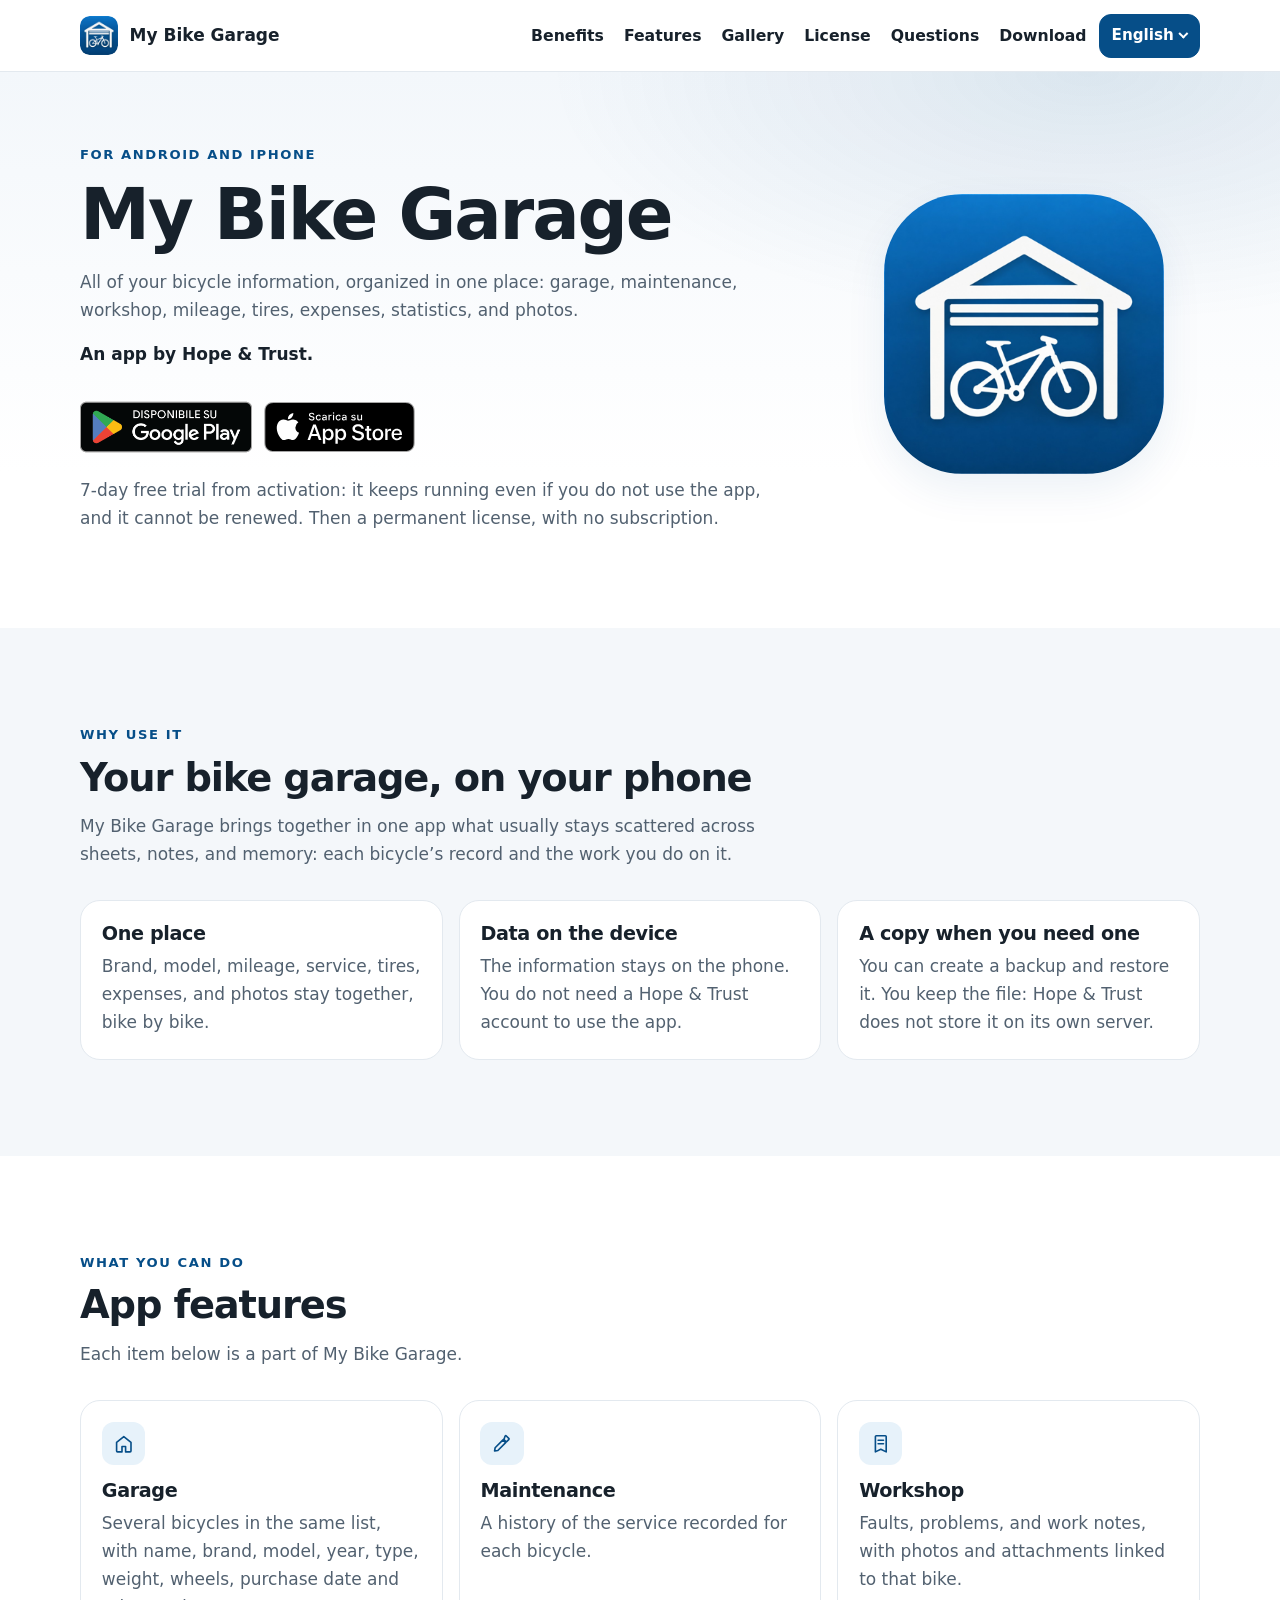
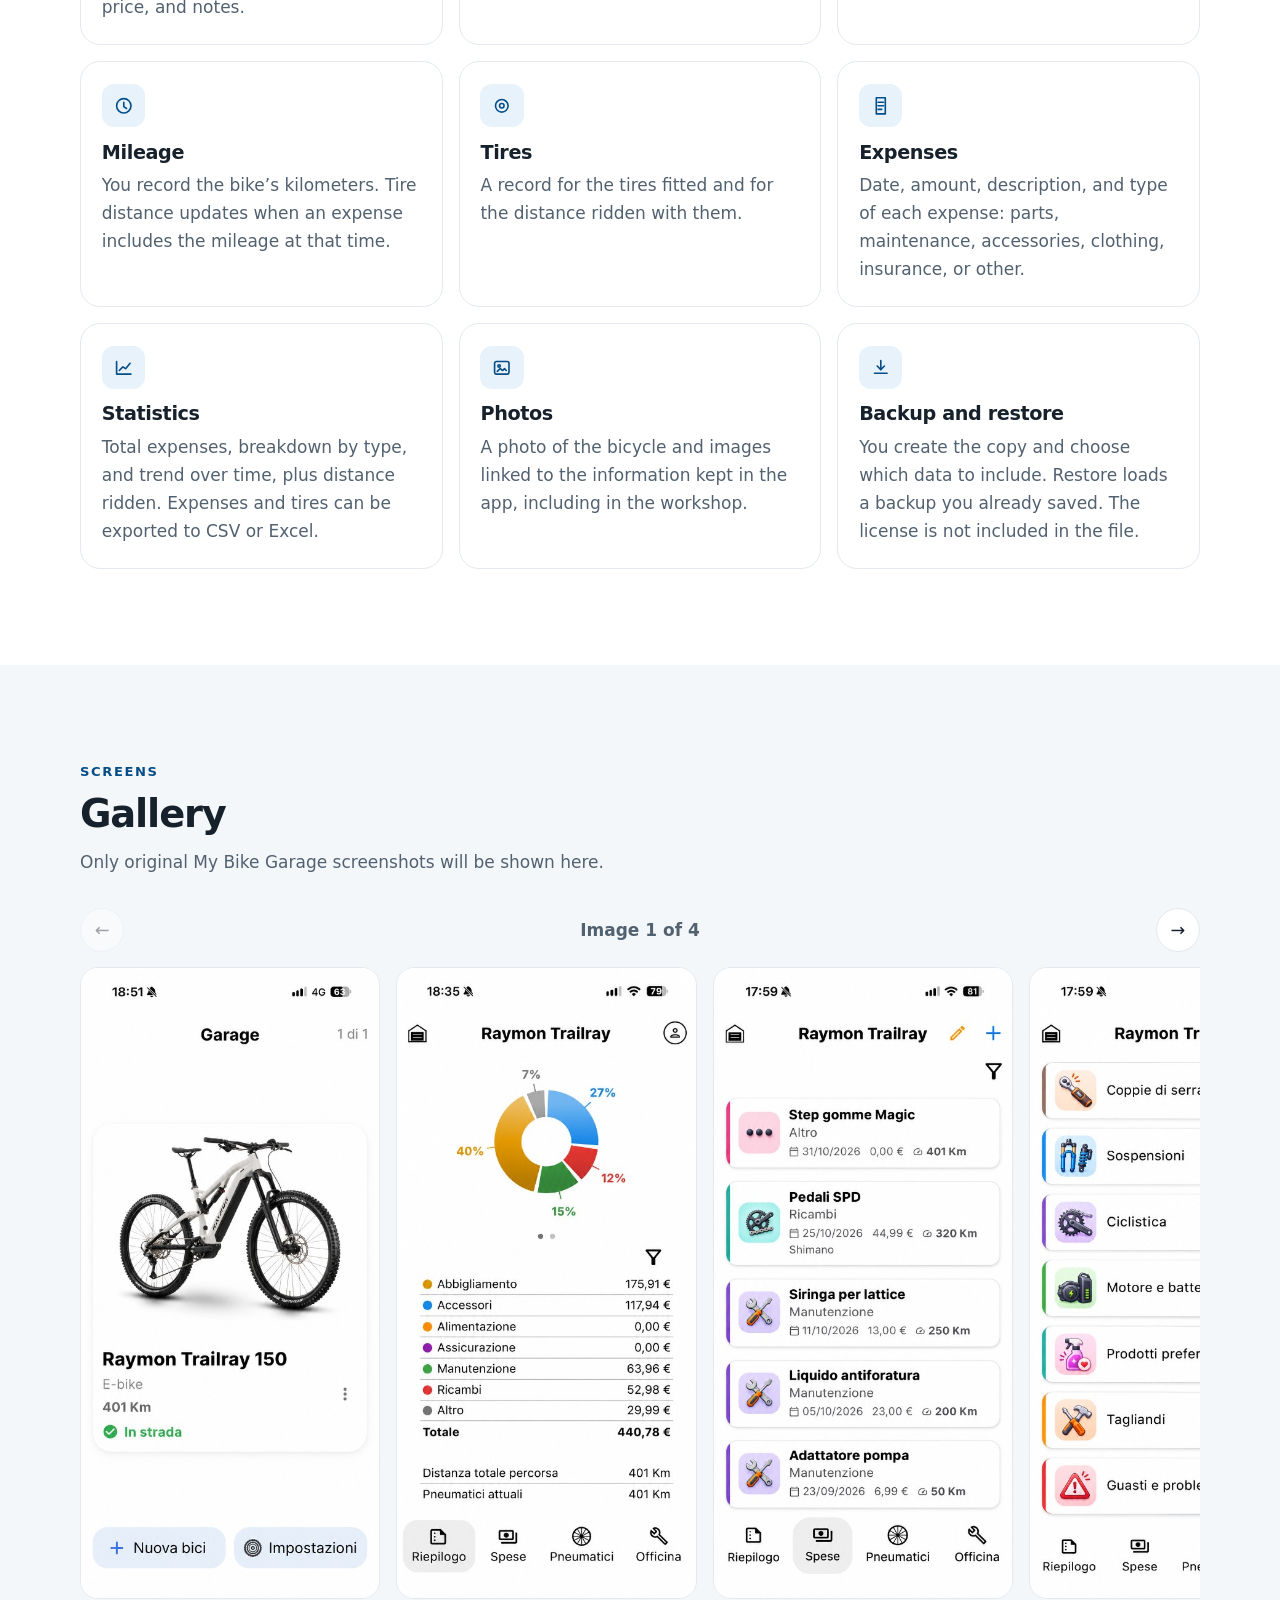
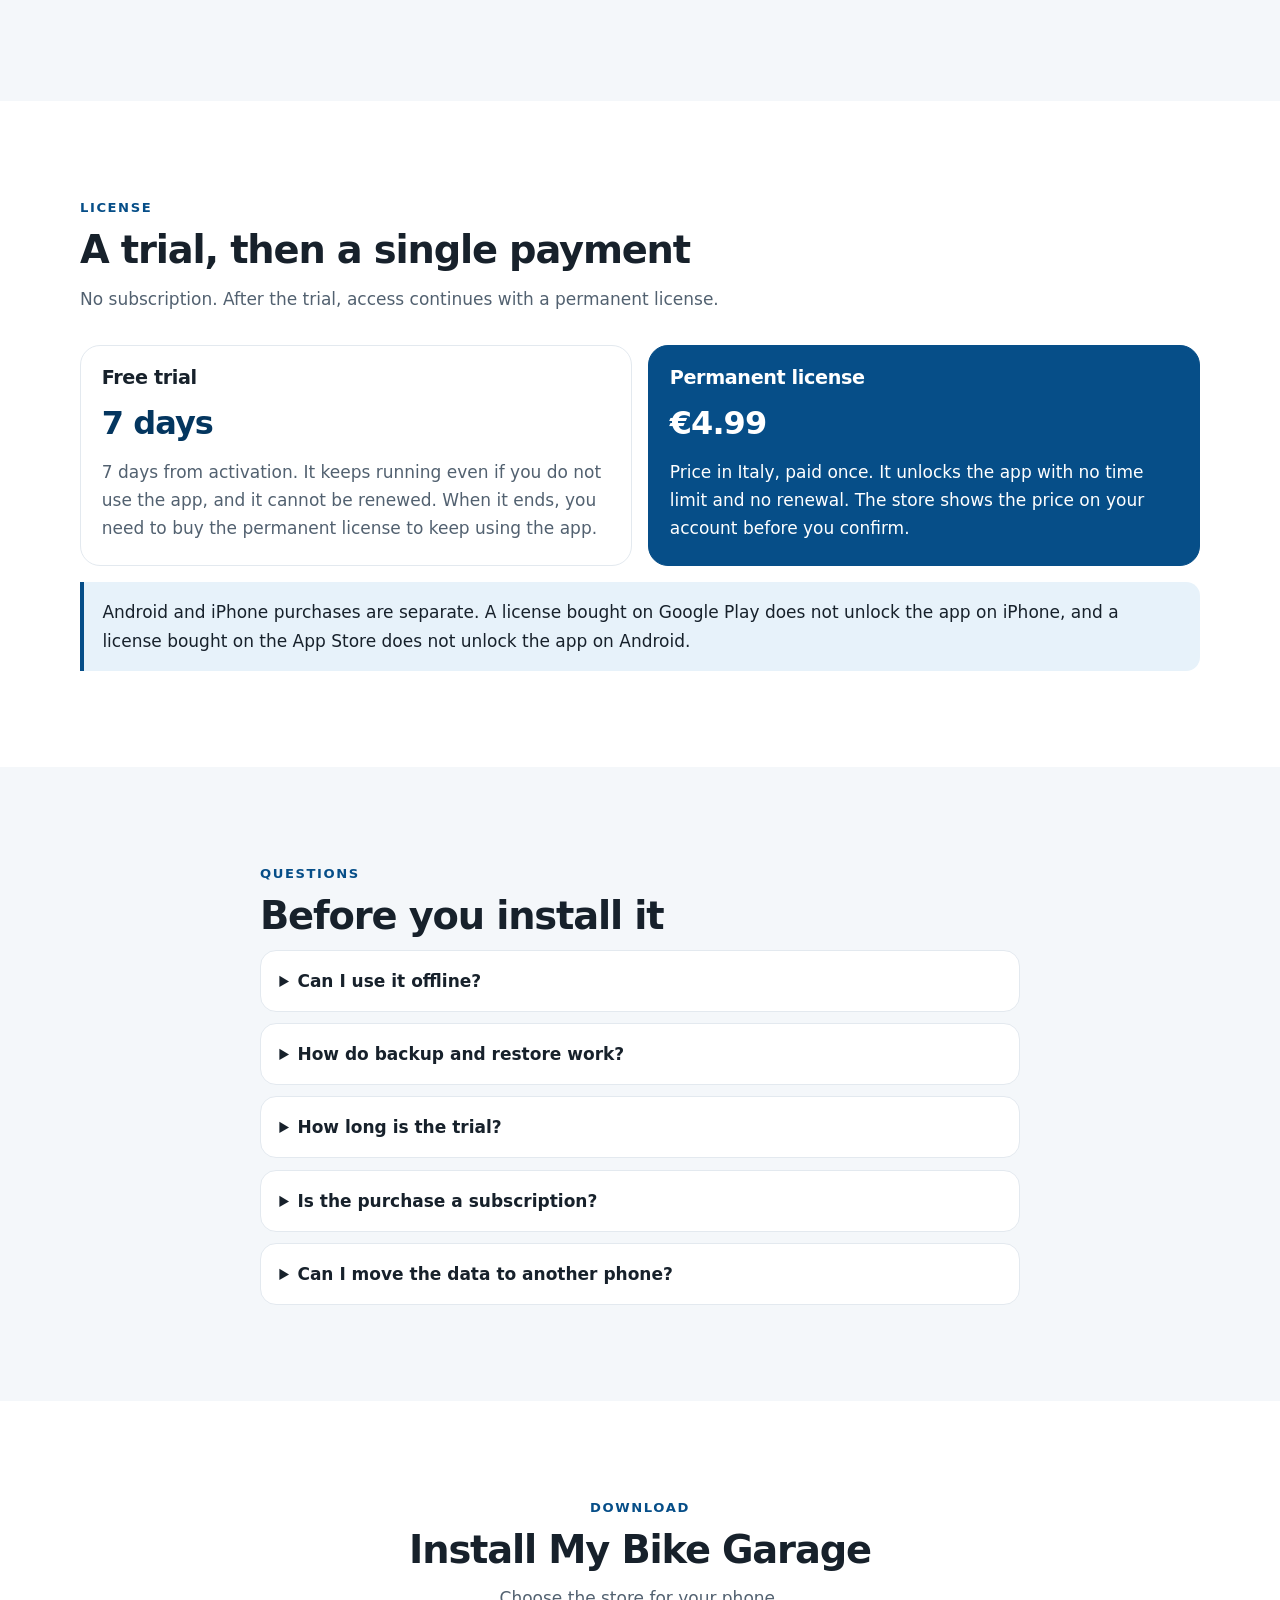
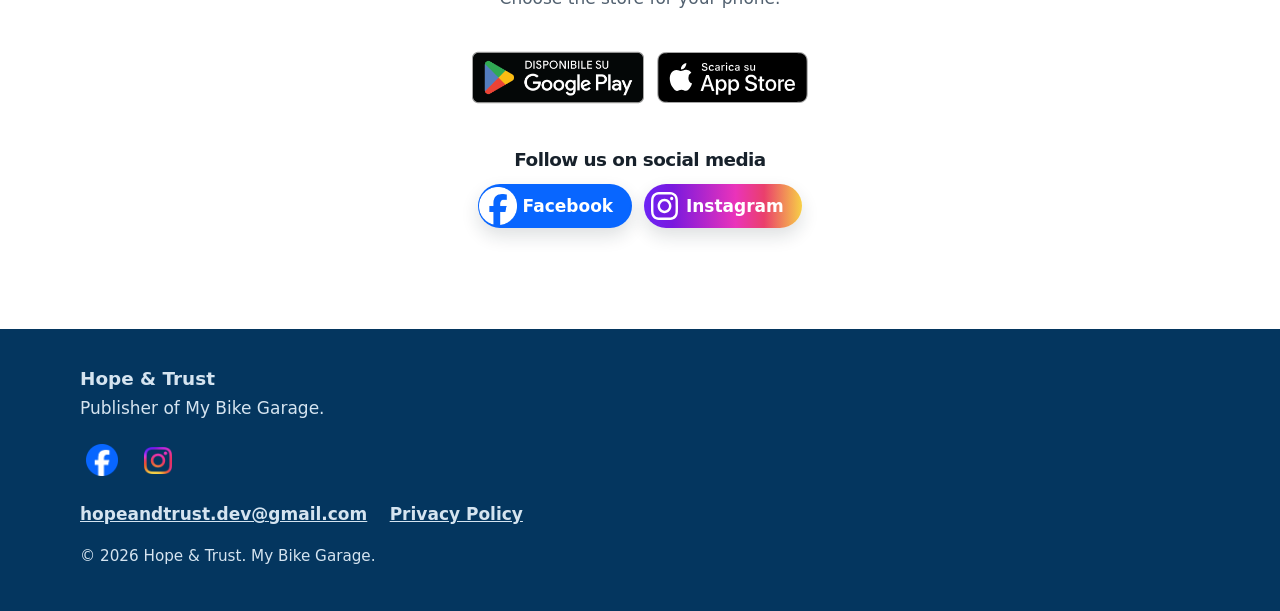
==== commit 0eb96602: "Update free trial duration to 7 days" ====
--- a/index.html
+++ b/index.html
@@ -101,7 +101,7 @@
               <span class="visually-hidden" data-i18n="a11y.newTab"> (si apre in una nuova scheda)</span>
             </a>
           </div>
-          <p class="hero-note" data-i18n="hero.note">Prova gratuita di 3 giorni, 72 ore dall’attivazione: continua anche se non usi l’app e non è rinnovabile. Poi licenza permanente, senza abbonamento.</p>
+          <p class="hero-note" data-i18n="hero.note">Prova gratuita di 7 giorni dall’attivazione: continua anche se non usi l’app e non è rinnovabile. Poi licenza permanente, senza abbonamento.</p>
         </div>
         <div class="hero-mark">
           <img src="assets/images/logo.png" width="384" height="384" alt="" fetchpriority="high">
@@ -237,8 +237,8 @@
         <div class="cards cards-2">
           <article class="card price-card">
             <h3 data-i18n="license.trial.title">Prova gratuita</h3>
-            <p class="price" data-i18n="license.trial.price">3 giorni</p>
-            <p data-i18n="license.trial.text">72 ore dall’attivazione. Continua anche se non usi l’app e non può essere rinnovata. Al termine, per continuare a usare l’app è necessario acquistare la licenza permanente.</p>
+            <p class="price" data-i18n="license.trial.price">7 giorni</p>
+            <p data-i18n="license.trial.text">7 giorni dall’attivazione. Continua anche se non usi l’app e non può essere rinnovata. Al termine, per continuare a usare l’app è necessario acquistare la licenza permanente.</p>
           </article>
           <article class="card price-card price-card-main">
             <h3 data-i18n="license.full.title">Licenza permanente</h3>
@@ -265,7 +265,7 @@
           </details>
           <details>
             <summary data-i18n="faq.trial.q">Quanto dura la prova?</summary>
-            <p data-i18n="faq.trial.a">La prova dura 72 ore dall’attivazione e scade anche se non usi l’app durante questo periodo. Al termine non può essere rinnovata: per continuare a usare l’app è necessario acquistare la licenza permanente.</p>
+            <p data-i18n="faq.trial.a">La prova dura 7 giorni dall’attivazione e scade anche se non usi l’app durante questo periodo. Al termine non può essere rinnovata: per continuare a usare l’app è necessario acquistare la licenza permanente.</p>
           </details>
           <details>
             <summary data-i18n="faq.sub.q">L’acquisto è un abbonamento?</summary>
--- a/styles.css
+++ b/styles.css
@@ -272,15 +272,24 @@
   max-width: 100%;
   min-height: 2.75rem;
   padding: 0.35rem 0.75rem;
-  border: 1px solid var(--line);
+  border: 1px solid var(--blue);
   border-radius: 12px;
-  background: white;
-  color: var(--ink);
+  background: var(--blue);
+  color: #fff;
   font: inherit;
   font-size: 0.95rem;
   font-weight: 700;
   white-space: nowrap;
   cursor: pointer;
+}
+
+.lang-toggle:hover,
+.lang-toggle:focus,
+.lang-toggle:active,
+.lang-toggle[aria-expanded="true"] {
+  background: var(--blue);
+  border-color: var(--blue);
+  color: #fff;
 }
 
 .lang-caret {
